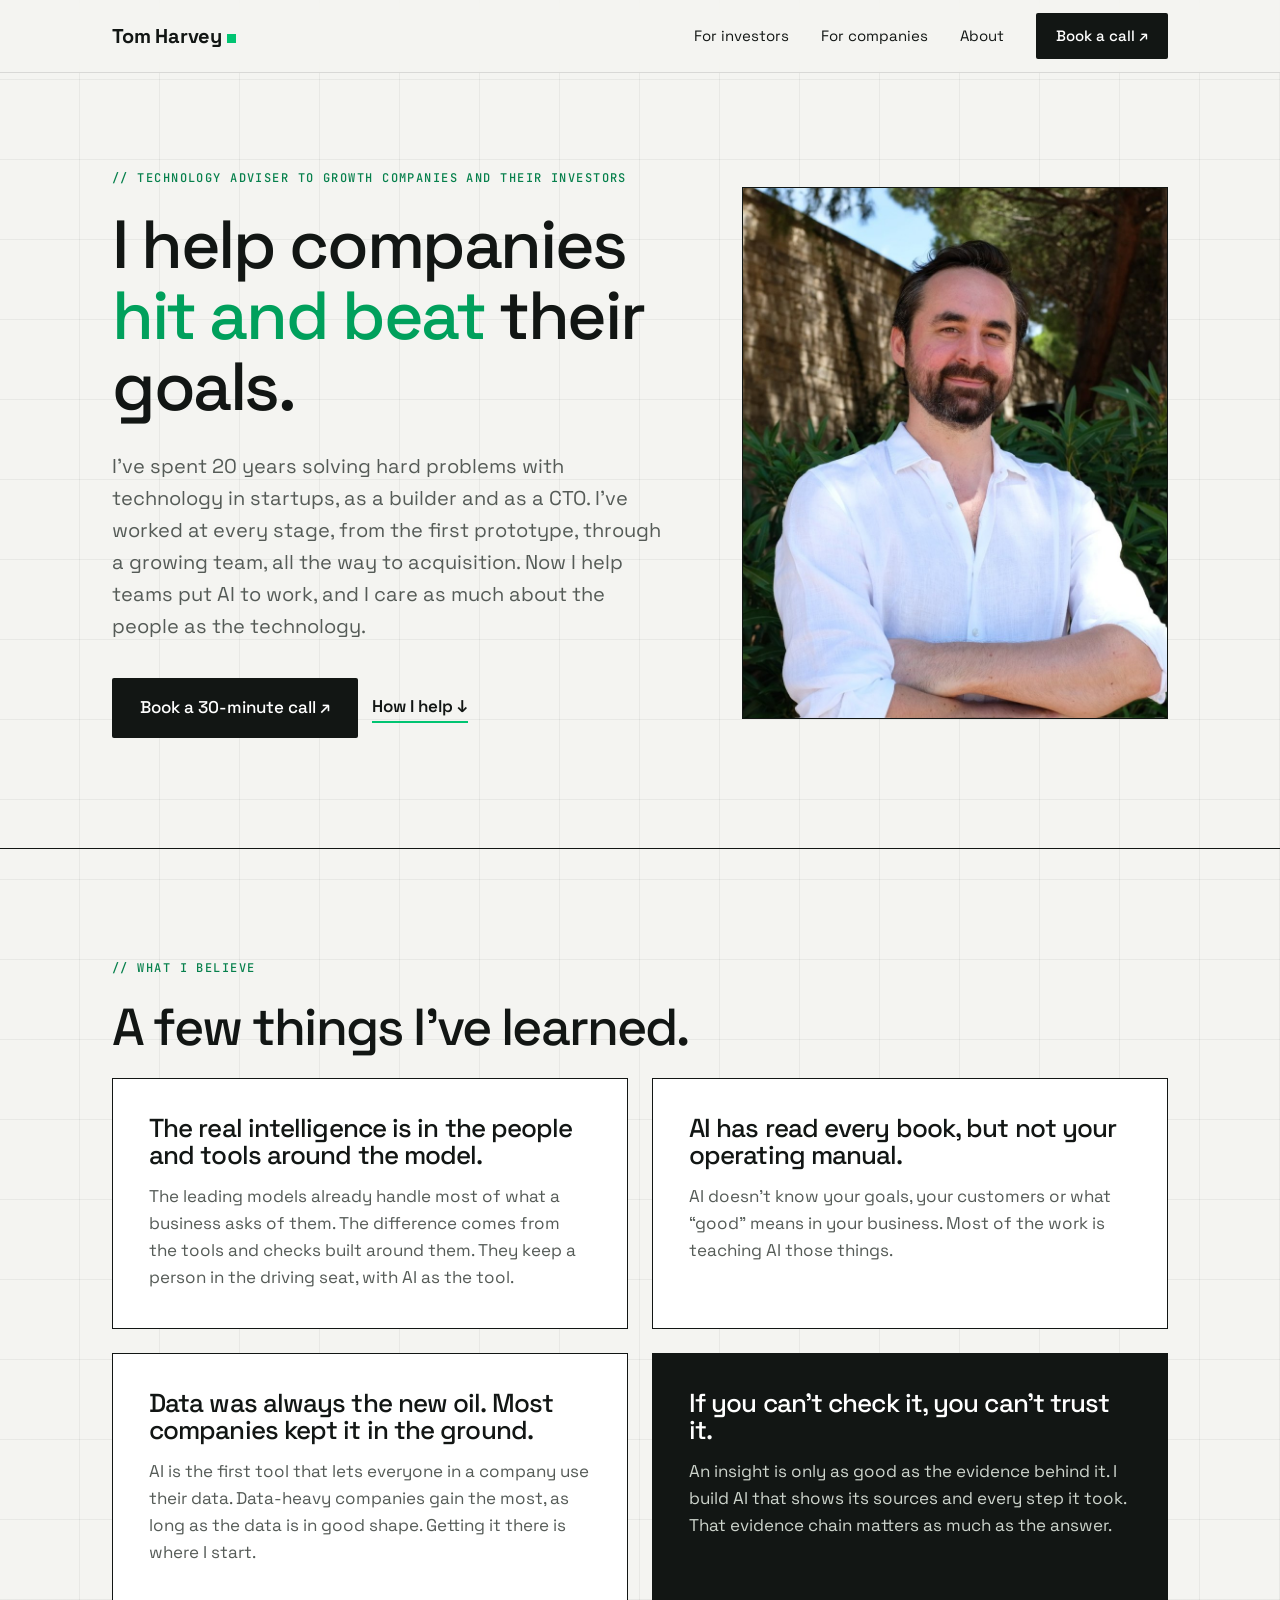
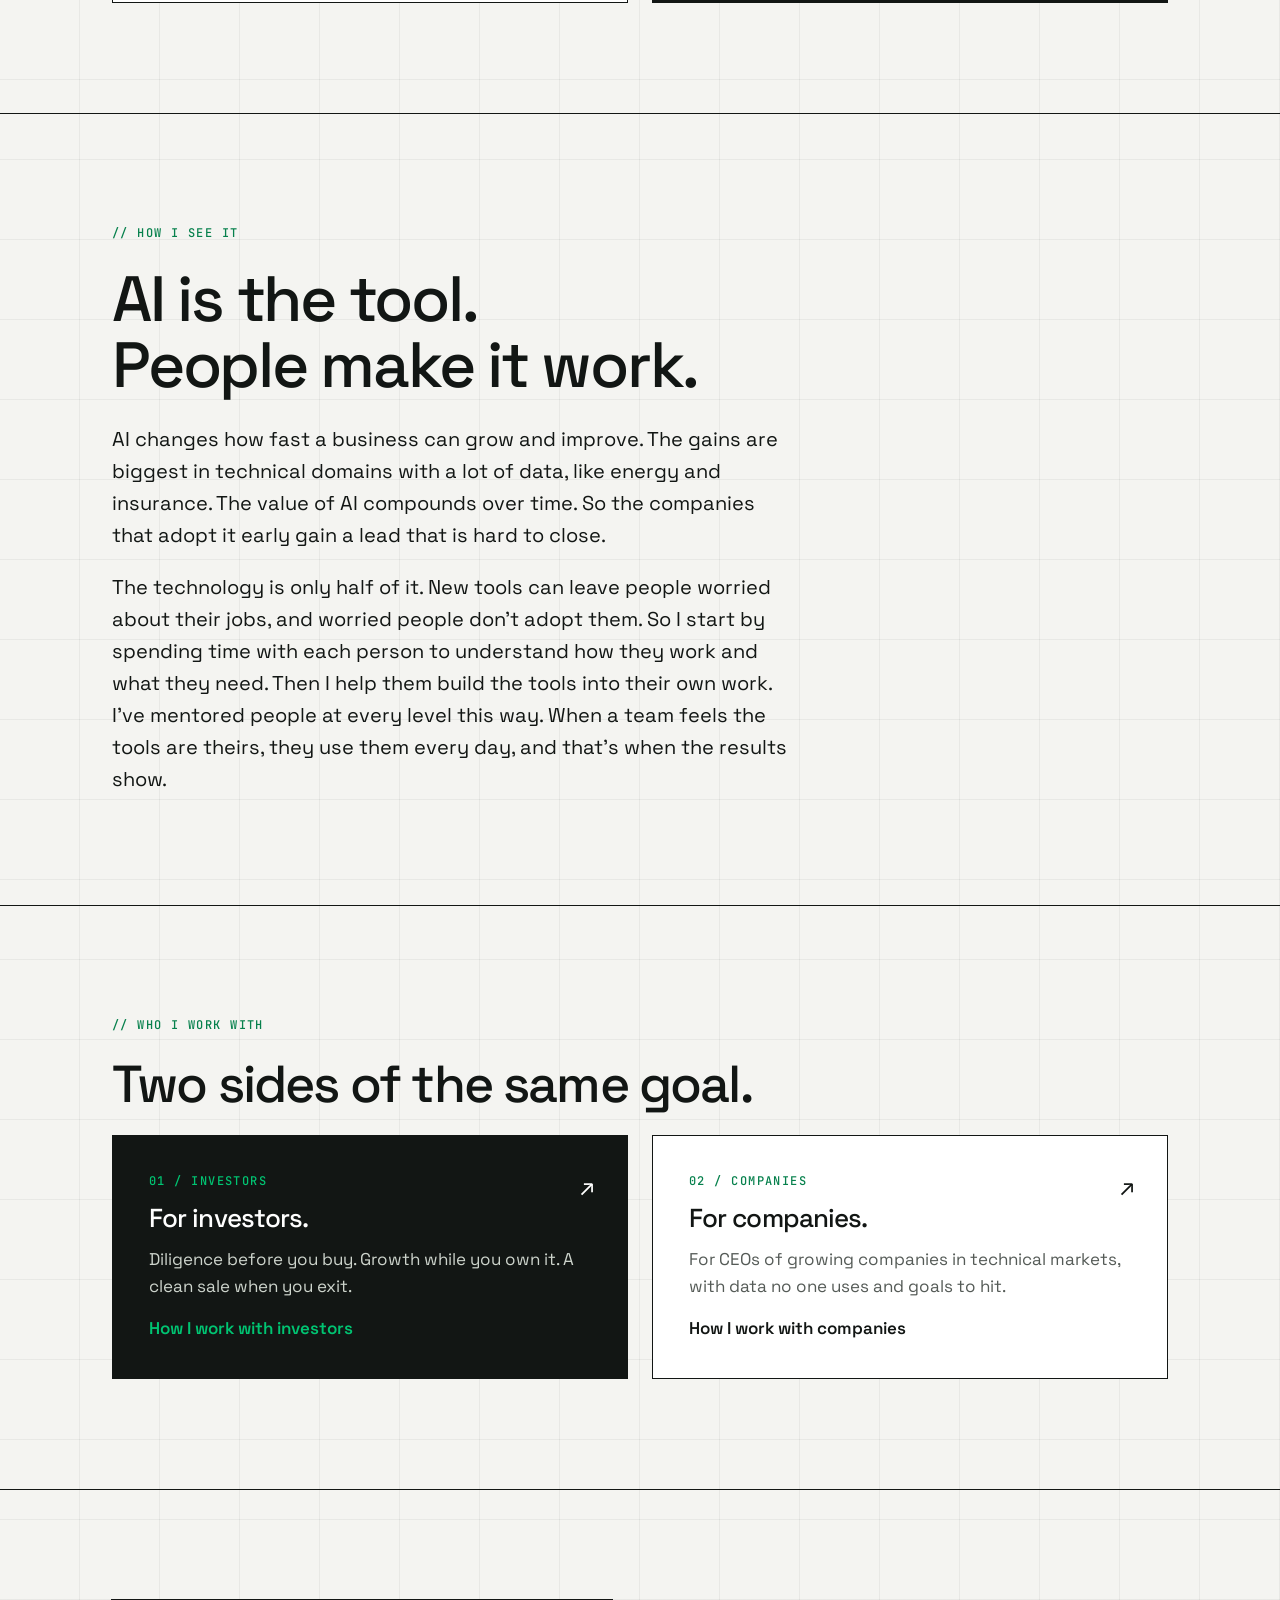
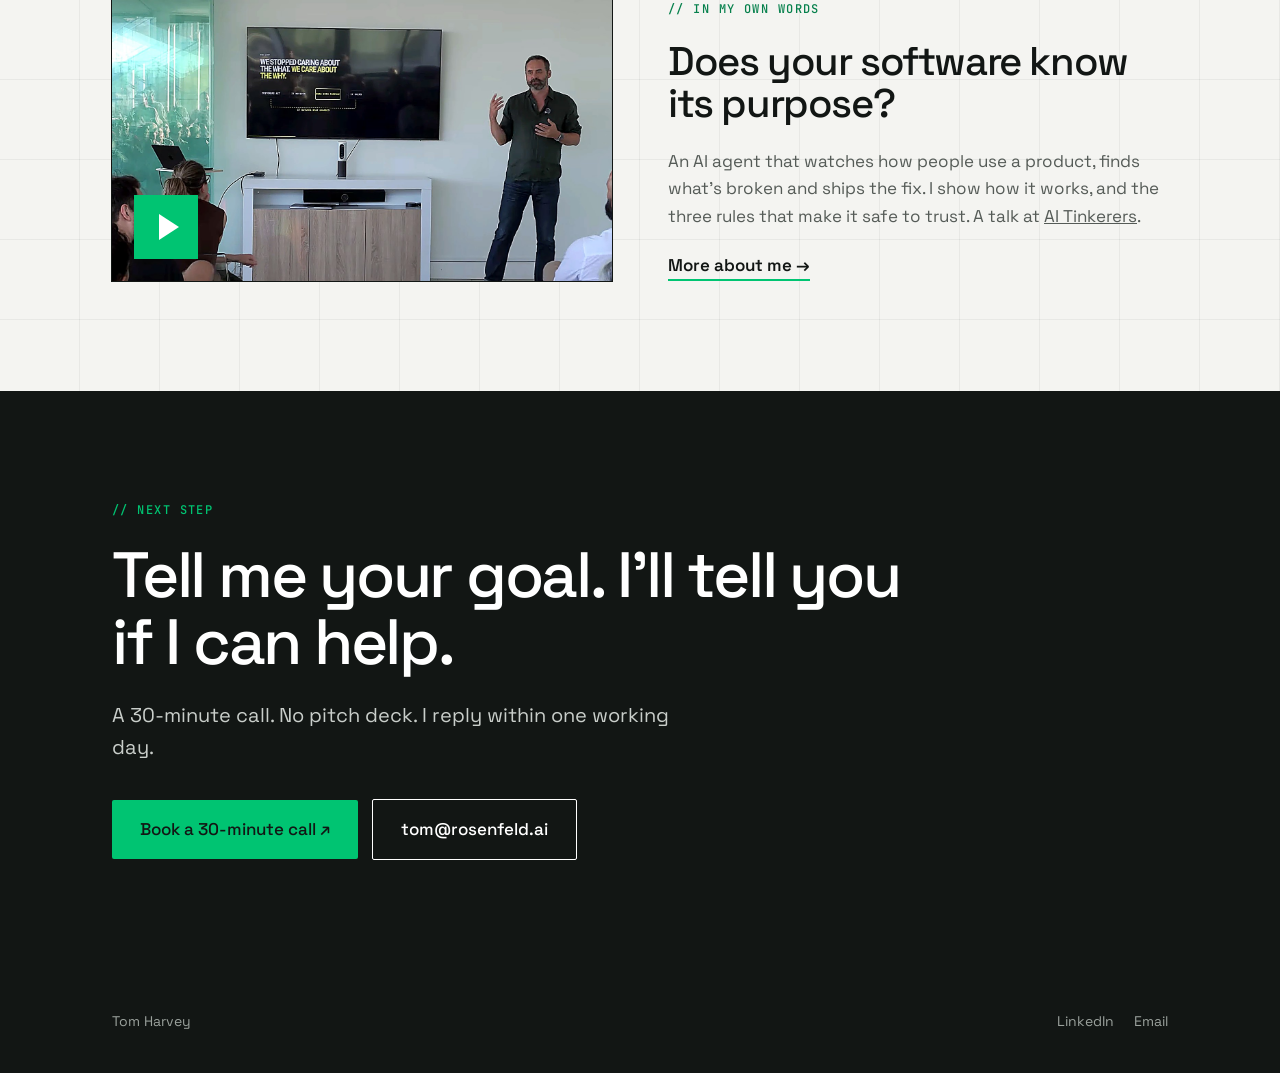
==== index.html @ 3c65e5de "fix: tell me your goal Co-Authored-By: Claude Opus 5.5 <noreply@anthropic.com> Claude-Session: https" ====
<!DOCTYPE html><html lang="en-GB"><head><meta charset="utf-8"><meta name="viewport" content="width=device-width,initial-scale=1"><meta name="color-scheme" content="light only">
<title>Tom Harvey · Technology adviser to growth companies and their investors</title><link rel="preconnect" href="https://fonts.googleapis.com"><link rel="preconnect" href="https://fonts.gstatic.com" crossorigin><link href="https://fonts.googleapis.com/css2?family=Space+Grotesk:wght@400;500;700&family=JetBrains+Mono:wght@500&display=swap" rel="stylesheet"><link rel="stylesheet" href="style.css"><script src="site.js"></script></head><body>
<nav><div class="wrap"><a class="brand" href="index.html">Tom Harvey<span></span></a>
<div class="links"><a href="investors.html">For investors</a><a href="companies.html">For companies</a><a href="about.html">About</a><a class="pill" href="https://cal.com/tharvey/30min" target="_blank" rel="noopener">Book a call ↗</a></div></div></nav>

<header class="hero"><div class="wrap hero-grid">
<div class="rv"><span class="mono label">Technology adviser to growth companies and their investors</span>
<h1>I help companies <span class="hl">hit and beat</span> their goals.</h1>
<p class="lead">I've spent 20 years solving hard problems with technology in startups, as a builder and as a CTO. I've worked at every stage, from the first prototype, through a growing team, all the way to acquisition. Now I help teams put AI to work, and I care as much about the people as the technology.</p>
<div class="ctas"><a class="pill big" href="https://cal.com/tharvey/30min" target="_blank" rel="noopener">Book a 30-minute call ↗</a><a class="textlink" style="margin:0" href="#who">How I help ↓</a></div></div>
<div class="photo rv" style="background:url(portrait.jpg) center top/cover" role="img" aria-label="Tom Harvey"></div>
</div></header>

<section class="band"><div class="wrap">
<span class="mono label">What I believe</span><h2 class="rv">A few things I've learned.</h2>
<div class="cards rv">
<div class="card"><h3>The real intelligence is in the people and tools around the model.</h3><p>The leading models already handle most of what a business asks of them. The difference comes from the tools and checks built around them. They keep a person in the driving seat, with AI as the tool.</p></div>
<div class="card"><h3>AI has read every book, but not your operating manual.</h3><p>AI doesn't know your goals, your customers or what “good” means in your business. Most of the work is teaching AI those things.</p></div>
<div class="card"><h3>Data was always the new oil. Most companies kept it in the ground.</h3><p>AI is the first tool that lets everyone in a company use their data. Data-heavy companies gain the most, as long as the data is in good shape. Getting it there is where I start.</p></div>
<div class="card ink"><h3>If you can't check it, you can't trust it.</h3><p>An insight is only as good as the evidence behind it. I build AI that shows its sources and every step it took. That evidence chain matters as much as the answer.</p></div>
</div></div></section>


<section class="band sage"><div class="wrap rv">
<span class="mono label">How I see it</span>
<h2 style="font-size:64px;max-width:900px">AI is the tool.<br>People make it work.</h2>
<p style="font-size:20px;max-width:680px;color:var(--ink)">AI changes how fast a business can grow and improve. The gains are biggest in technical domains with a lot of data, like energy and insurance. The value of AI compounds over time. So the companies that adopt it early gain a lead that is hard to close.</p>
<p style="font-size:20px;max-width:680px;color:var(--ink);margin-top:20px">The technology is only half of it. New tools can leave people worried about their jobs, and worried people don't adopt them. So I start by spending time with each person to understand how they work and what they need. Then I help them build the tools into their own work. I've mentored people at every level this way. When a team feels the tools are theirs, they use them every day, and that's when the results show.</p>
</div></section>

<section class="band" id="who"><div class="wrap">
<span class="mono label">Who I work with</span><h2 class="rv">Two sides of the same goal.</h2>
<div class="cards rv">
<a class="card ink" href="investors.html"><span class="mono">01 / Investors</span><h3>For investors.</h3><p>Diligence before you buy. Growth while you own it. A clean sale when you exit.</p><span class="out">How I work with investors</span><span class="go">↗</span></a>
<a class="card" href="companies.html"><span class="mono">02 / Companies</span><h3>For companies.</h3><p>For CEOs of growing companies in technical markets, with data no one uses and goals to hit.</p><span class="out">How I work with companies</span><span class="go">↗</span></a>
</div></div></section>

<section class="band sky"><div class="wrap split">
<button class="video rv" data-yt="ZUIJOm4KMr8" data-start="120" data-end="210" style="background-image:url(talk.jpg)" aria-label="Play the talk"><div class="play"></div></button>
<div class="rv"><span class="mono label">In my own words</span><h2 style="font-size:40px">Does your software know its purpose?</h2><p class="note" style="font-size:17px">An AI agent that watches how people use a product, finds what's broken and ships the fix. I show how it works, and the three rules that make it safe to trust. A talk at <a href="https://aitinkerers.org" target="_blank" rel="noopener">AI Tinkerers</a>.</p><a class="textlink" href="about.html">More about me →</a></div>
</div></section>


<section class="band accent contact" id="contact"><div class="wrap rv">
<span class="mono label">Next step</span>
<h2>Tell me your goal. I'll tell you if I can help.</h2>
<p style="font-size:20px;max-width:560px">A 30-minute call. No pitch deck. I reply within one working day.</p>
<div class="ctas"><a class="pill big" href="https://cal.com/tharvey/30min" target="_blank" rel="noopener">Book a 30-minute call ↗</a><a class="pill light big" href="mailto:tom@rosenfeld.ai">tom@rosenfeld.ai</a></div>
</div></section>
<footer><div class="wrap"><span>Tom Harvey</span><span><a href="https://www.linkedin.com/in/tom--harvey">LinkedIn</a><a href="mailto:tom@rosenfeld.ai">Email</a></span></div></footer>
</body></html>
---- style.css ----
:root{color-scheme:light;--ink:#121614;--paper:#f4f4f1;--accent:#00c472;--accent-text:#06804c;--hl:#00a05c;--grid:rgba(18,22,20,.055);--muted:#555b57;--line:rgba(18,22,20,.12);--rule:#121614}
*{box-sizing:border-box;margin:0;padding:0}
html{scroll-behavior:smooth}
body{background:var(--paper);color:var(--ink);font:17px/1.6 "Space Grotesk","Helvetica Neue",Arial,sans-serif;background-image:linear-gradient(var(--grid) 1px,transparent 1px),linear-gradient(90deg,var(--grid) 1px,transparent 1px);background-size:80px 80px;background-position:-1px -1px}
a{color:inherit}
.wrap{max-width:1120px;margin:0 auto;padding:0 32px}
.mono{font-family:"JetBrains Mono",ui-monospace,Menlo,Consolas,monospace;font-weight:500;font-size:12px;letter-spacing:.12em;text-transform:uppercase}
.label{display:block;margin-bottom:22px;color:var(--accent-text)}
.label:before{content:"// "}
h1,h2,h3{font-weight:500;letter-spacing:-.035em;line-height:1.04}
h1{font-size:68px}
h2{font-size:52px;margin-bottom:24px}
h3{font-size:26px}
.hl{color:var(--hl)}

p.lead{font-size:20px;color:var(--muted);max-width:560px;margin-top:28px}
/* nav */
nav{position:sticky;top:0;z-index:10;background:rgba(244,244,241,.94);backdrop-filter:blur(8px);border-bottom:1px solid var(--line)}
nav .wrap{display:flex;align-items:center;justify-content:space-between;height:72px}
.brand{font-weight:700;font-size:20px;text-decoration:none;letter-spacing:-.01em}
.brand span{display:inline-block;width:9px;height:9px;background:var(--accent);margin-left:5px}
.links{display:flex;align-items:center;gap:32px;font-size:15px}
.links a{text-decoration:none}
.links a.on{border-bottom:2px solid var(--ink);padding-bottom:2px}
.pill{background:var(--ink);color:#fff!important;padding:11px 20px;border-radius:2px;font-weight:500;text-decoration:none;display:inline-flex;gap:10px;align-items:center;transition:background .15s}
.pill:hover{background:var(--accent);color:var(--ink)!important}
.pill.light{background:transparent;color:var(--ink)!important;border:1px solid var(--ink)}
.pill.light:hover{background:var(--ink);color:#fff!important}
.pill.big{padding:16px 28px;font-size:17px}
.ctas{display:flex;gap:14px;margin-top:36px;align-items:center;flex-wrap:wrap}
.note{font-size:14px;color:var(--muted)}
/* bands */
.band{padding:110px 0;border-top:1px solid var(--rule)}
.dark{background:#fff}
.dark p{color:var(--muted)}
.sand,.sage,.sky{background:transparent}
.accent{background:var(--ink);color:#fff;border-top:0}.accent .label{color:var(--accent)!important}.accent p{color:#c9ceca}.accent .pill{background:var(--accent);color:var(--ink)!important}.accent .pill:hover{background:#fff}.accent .pill.light{background:transparent;color:#fff!important;border-color:#fff}
/* hero */
.hero{padding:96px 0 110px}
.hero-grid{display:grid;grid-template-columns:1.35fr 1fr;gap:56px;align-items:center}
.photo{aspect-ratio:4/5;border-radius:0;border:1px solid var(--ink);background:linear-gradient(160deg,var(--sage),var(--sand));display:flex;align-items:flex-end;padding:24px;position:relative;overflow:hidden}

.photo .mono{position:relative;z-index:1;color:var(--ink)}
/* stats */
.stats{display:grid;grid-template-columns:repeat(4,1fr);gap:32px}
.stat{border-top:3px solid var(--accent);padding-top:24px}
.num{font-size:80px;font-weight:500;letter-spacing:-.05em;color:var(--ink);line-height:1}
.stat p{margin-top:14px;font-size:15px}
/* cards */
.cards{display:grid;grid-template-columns:repeat(2,1fr);gap:24px}
.cards.three{grid-template-columns:repeat(3,1fr)}
.card{background:#fff;border-radius:0;border:1px solid var(--ink);padding:36px;text-decoration:none;display:flex;flex-direction:column;gap:14px;transition:transform .25s, box-shadow .25s;position:relative}
.card:hover{transform:translate(-4px,-4px);box-shadow:4px 4px 0 var(--accent)}
.card.ink{background:var(--ink);color:#fff}
.card.ink p{color:#cdd4cc}
.card p{color:var(--muted)}
.card .go{position:absolute;right:32px;top:32px;font-size:24px;transition:transform .25s}
.card:hover .go{transform:translate(4px,-4px)}
.card .mono{color:var(--accent-text)} .card.ink .mono{color:var(--accent)}
.card .out{margin-top:auto;font-weight:600;color:var(--ink)} .card.ink .out{color:var(--accent)}
/* rows */
.rows{border-top:1px solid var(--ink);background:#fff}
.row{display:grid;grid-template-columns:90px 1fr 1.3fr 10px;gap:24px;align-items:center;padding:26px 20px;border-bottom:1px solid var(--line)}
.row h3{font-size:24px}
.row p{color:var(--muted);font-size:16px}
.row .go{font-size:22px;text-align:right}
/* quote */
.quotes{display:grid;grid-template-columns:repeat(3,1fr);gap:24px}
.quote{background:#fff;border:1px solid var(--ink);padding:32px}
.quote p{font-size:19px;line-height:1.45}
.who{display:flex;align-items:center;gap:12px;margin-top:22px;font-size:14px;color:var(--muted)}
.who i{width:40px;height:40px;border-radius:50%;background:var(--sand);display:block}
/* split */
.split{display:grid;grid-template-columns:1fr 1fr;gap:56px;align-items:center}
.video{aspect-ratio:16/9;border-radius:0;outline:1px solid var(--ink);background:var(--ink) center/cover no-repeat;border:0;cursor:pointer;overflow:hidden;width:100%;padding:0;display:flex;align-items:center;justify-content:center;flex-direction:column;gap:14px;color:#cdd4cc;font-size:14px}
.play{width:64px;height:64px;border-radius:0;background:var(--accent);position:relative;transition:transform .2s}
.video:hover .play{transform:scale(1.08)}
.play:after{content:"";position:absolute;left:25px;top:19px;border-left:20px solid #fff;border-top:13px solid transparent;border-bottom:13px solid transparent}
.shot{aspect-ratio:16/10;border-radius:0;background:#fff;box-shadow:0 18px 40px rgba(29,43,36,.10);display:flex;align-items:center;justify-content:center;color:var(--muted);font-size:14px;padding:24px;text-align:center}
.textlink{font-weight:600;text-decoration:none;border-bottom:2px solid var(--accent);display:inline-block;margin-top:22px}
/* steps */
.steps{display:grid;grid-template-columns:repeat(3,1fr);gap:24px;counter-reset:s}
.step{border-top:3px solid var(--accent);padding-top:22px}
.step .n{font-size:44px;font-weight:500;color:var(--hl);letter-spacing:-.03em}
.step h3{font-size:21px;margin:8px 0}
.step p{color:var(--muted);font-size:16px}
/* contact */
.contact{text-align:left}
.contact h2{font-size:64px;max-width:800px}
footer{padding:40px 0;font-size:14px;color:#9aa19c;background:var(--ink)}
footer .wrap{display:flex;justify-content:space-between}
footer a{text-decoration:none;margin-left:20px}
/* motion */
.js .rv{opacity:0;transform:translateY(24px);transition:opacity .7s ease,transform .7s ease}
.js .rv.in{opacity:1;transform:none}
@media (max-width:860px){h1{font-size:46px}h2{font-size:36px}.hero-grid,.split,.cards,.cards.three,.quotes,.steps{grid-template-columns:1fr}.stats{grid-template-columns:1fr !important}.links a:not(.pill){display:none}.row{grid-template-columns:40px 1fr 30px}.row p{display:none}.contact h2{font-size:40px}}

.video iframe{width:100%;height:100%;border:0;display:block}
.video:before{content:"";position:absolute}
.video[data-yt]{justify-content:flex-end;align-items:flex-start;padding:22px}
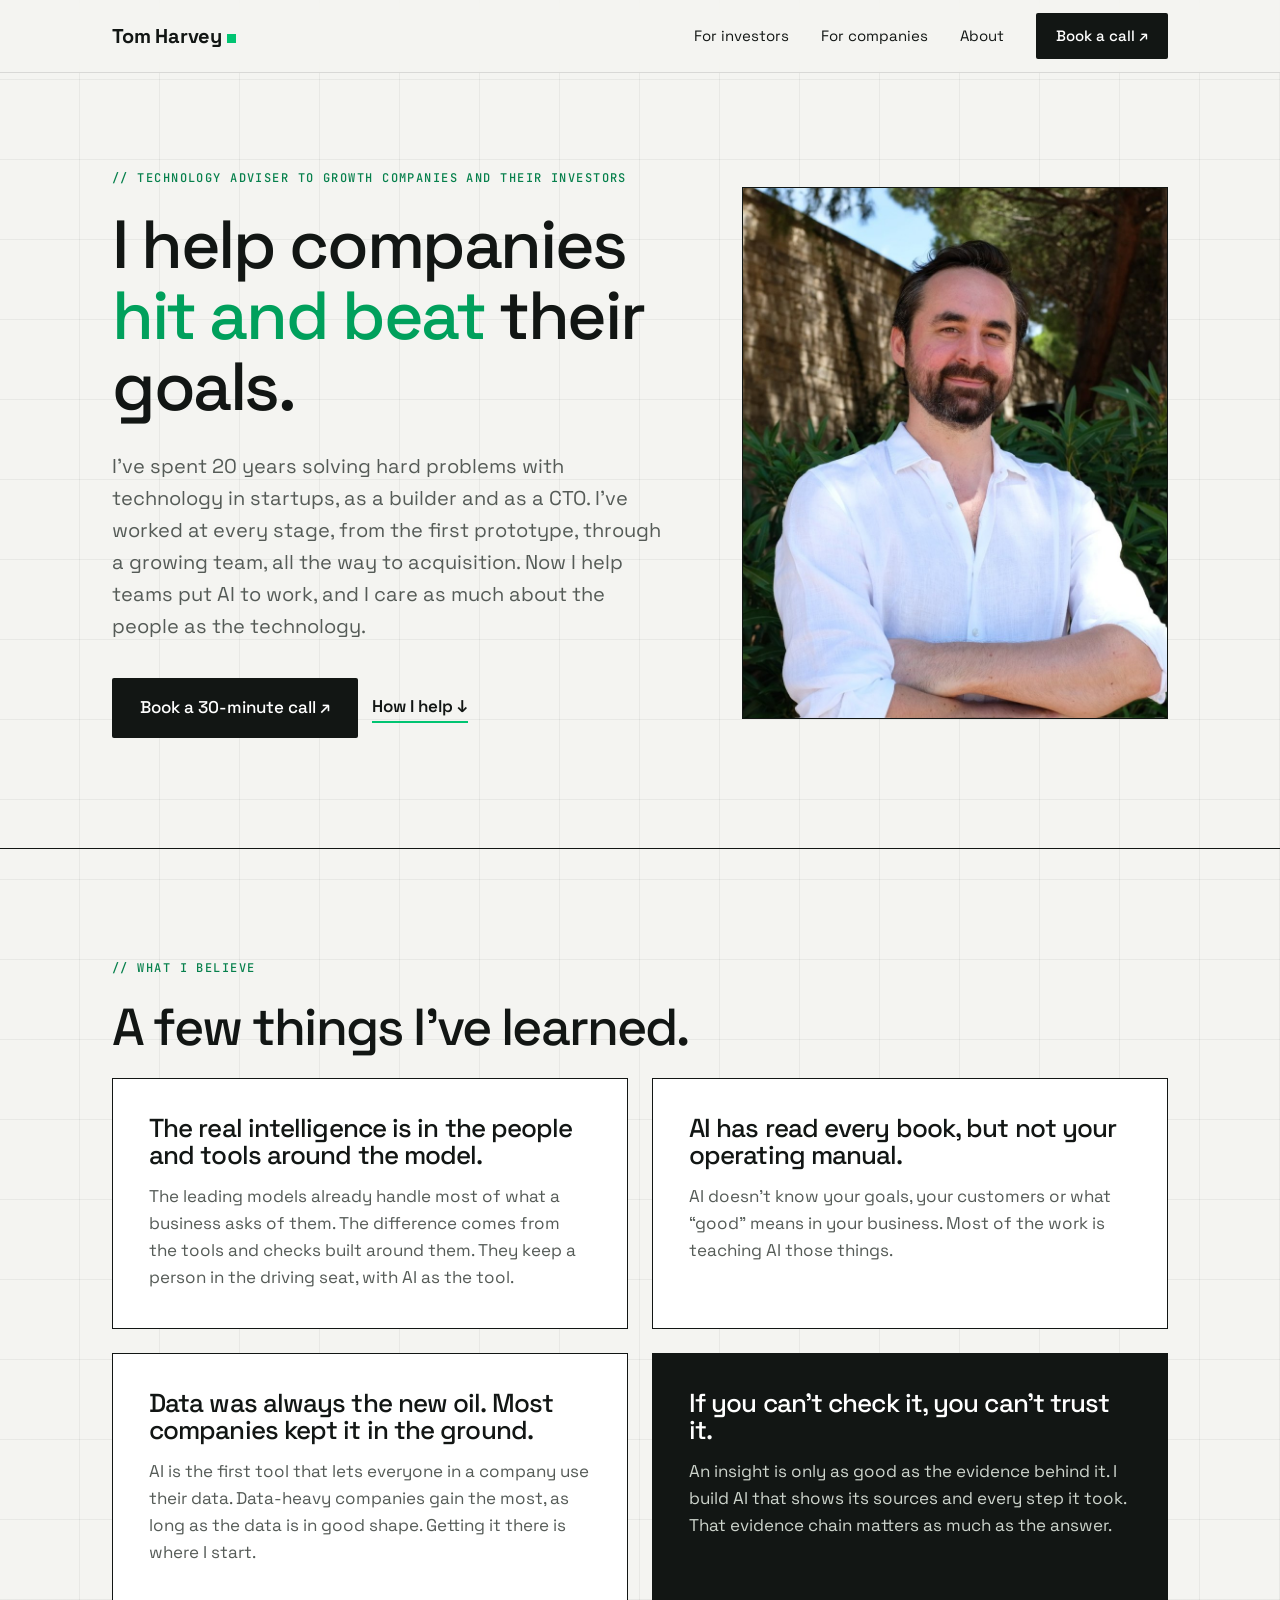
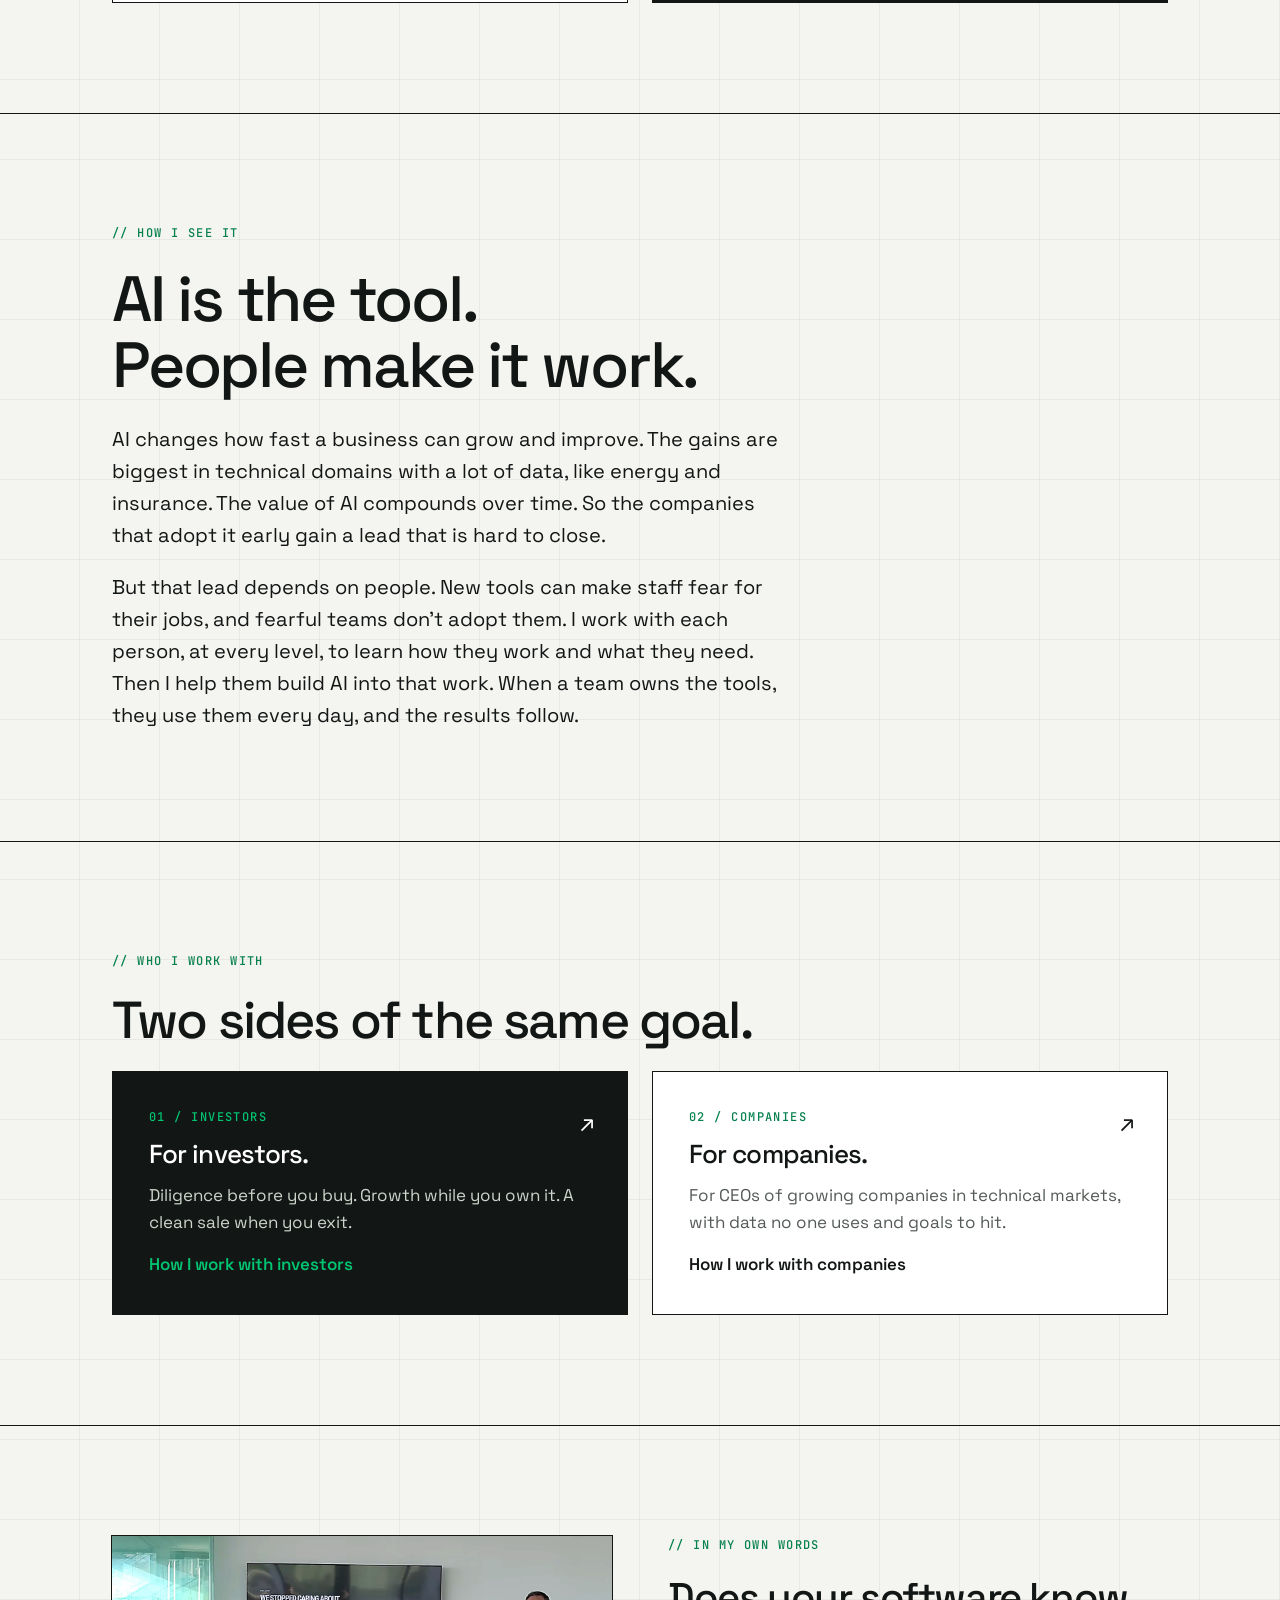
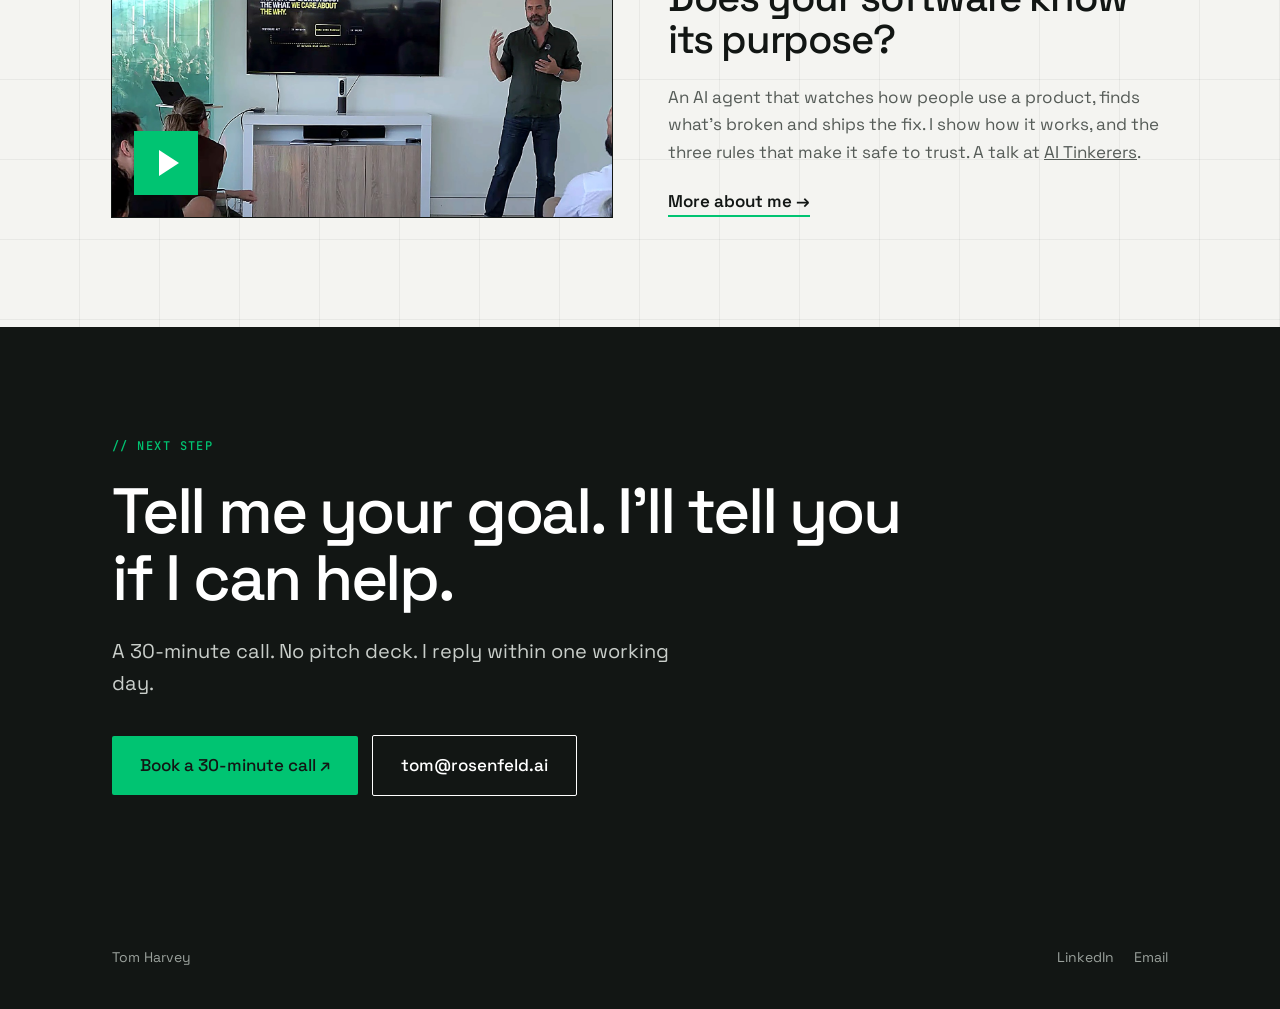
==== commit f146cb9a: "fix: tighter people paragraph that follows on from the AI one Co-Authored-By: Claude Opus 5.5 <norep" ====
--- a/index.html
+++ b/index.html
@@ -25,7 +25,7 @@
 <span class="mono label">How I see it</span>
 <h2 style="font-size:64px;max-width:900px">AI is the tool.<br>People make it work.</h2>
 <p style="font-size:20px;max-width:680px;color:var(--ink)">AI changes how fast a business can grow and improve. The gains are biggest in technical domains with a lot of data, like energy and insurance. The value of AI compounds over time. So the companies that adopt it early gain a lead that is hard to close.</p>
-<p style="font-size:20px;max-width:680px;color:var(--ink);margin-top:20px">The technology is only half of it. New tools can leave people worried about their jobs, and worried people don't adopt them. So I start by spending time with each person to understand how they work and what they need. Then I help them build the tools into their own work. I've mentored people at every level this way. When a team feels the tools are theirs, they use them every day, and that's when the results show.</p>
+<p style="font-size:20px;max-width:680px;color:var(--ink);margin-top:20px">But that lead depends on people. New tools can make staff fear for their jobs, and fearful teams don't adopt them. I work with each person, at every level, to learn how they work and what they need. Then I help them build AI into that work. When a team owns the tools, they use them every day, and the results follow.</p>
 </div></section>
 
 <section class="band" id="who"><div class="wrap">
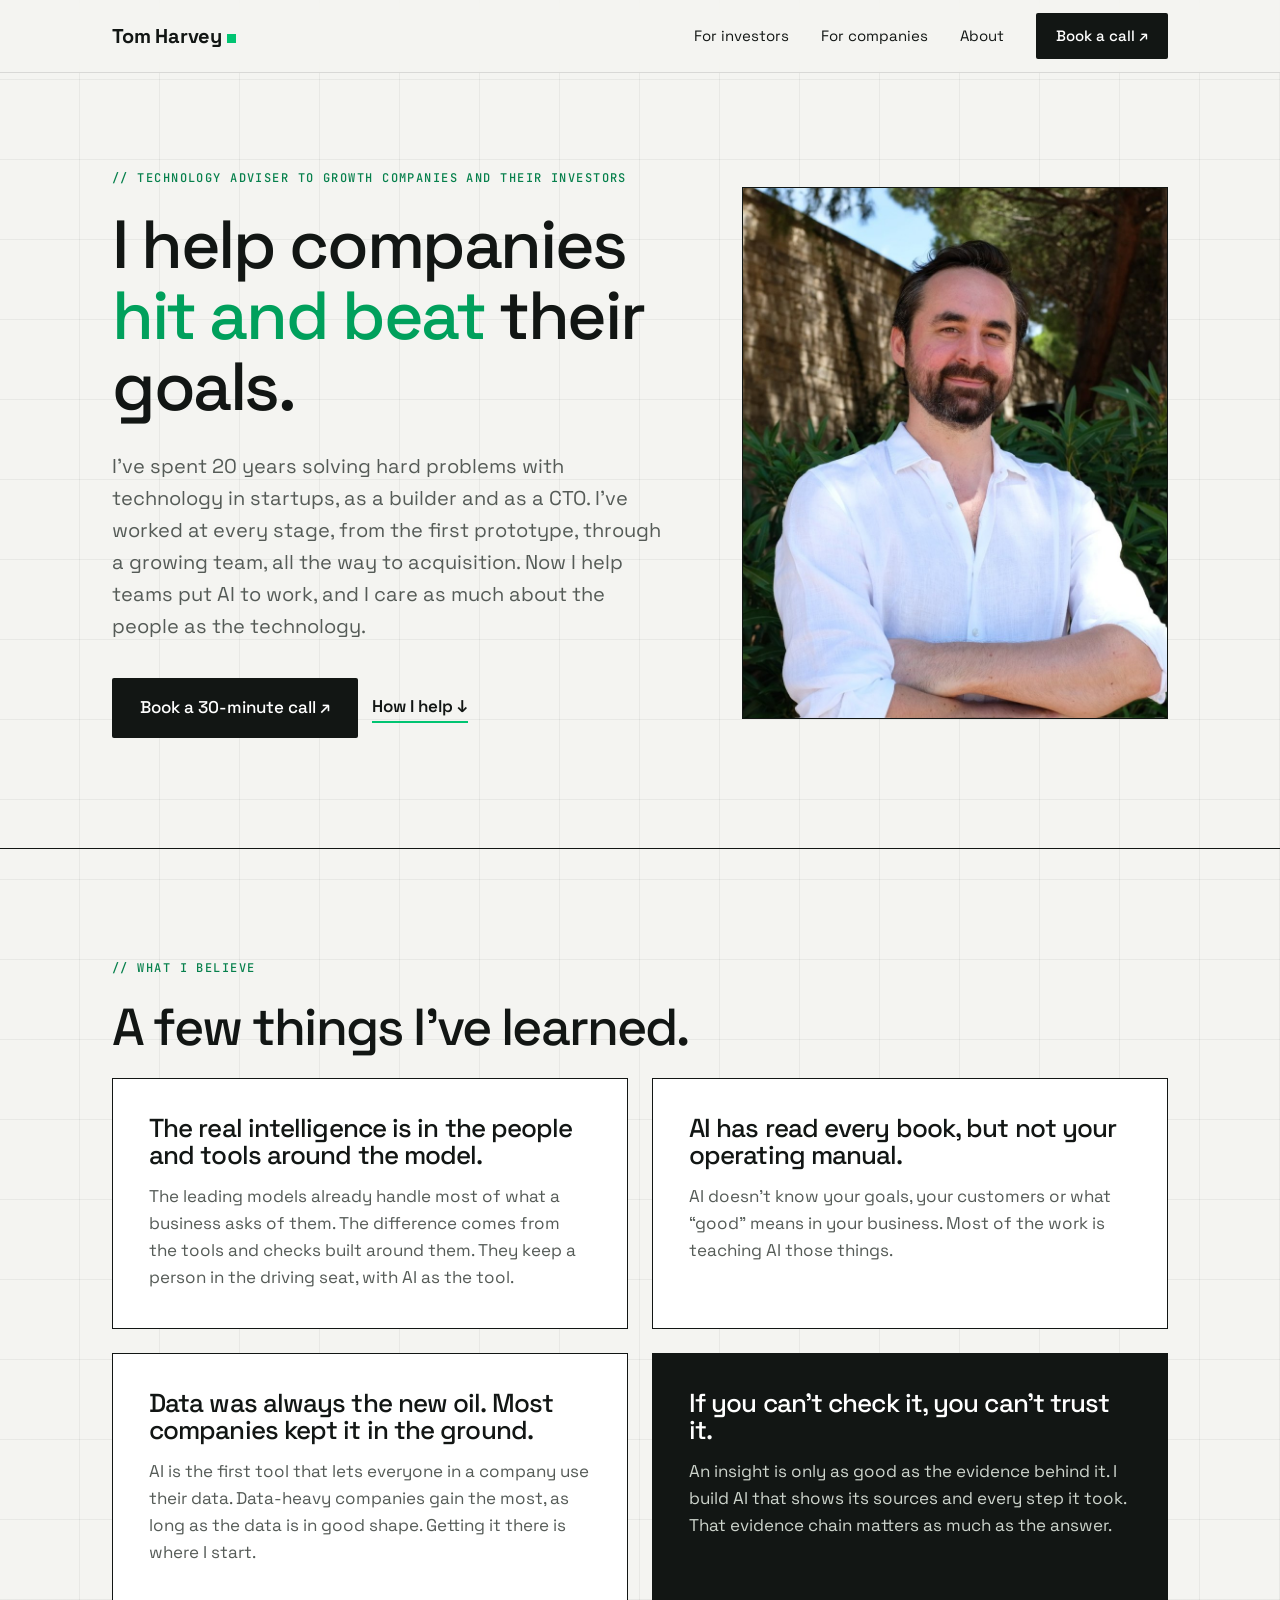
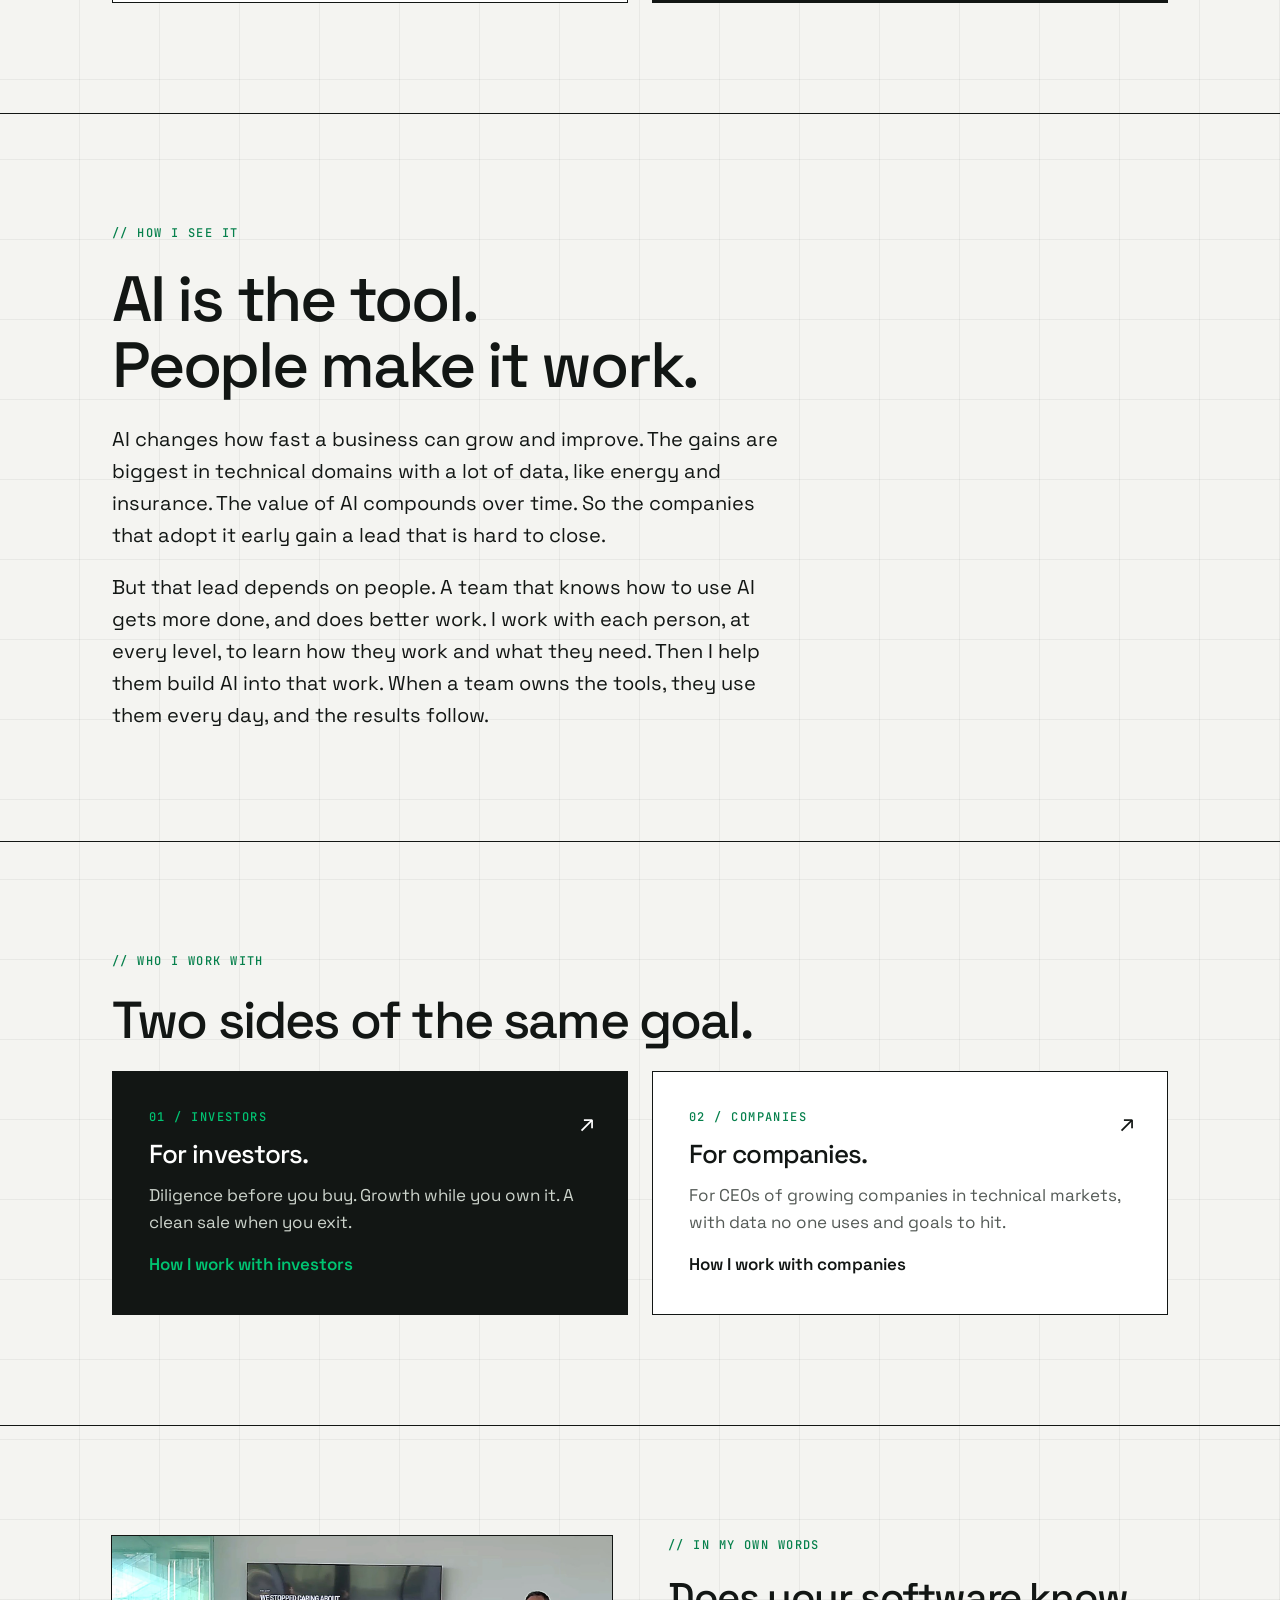
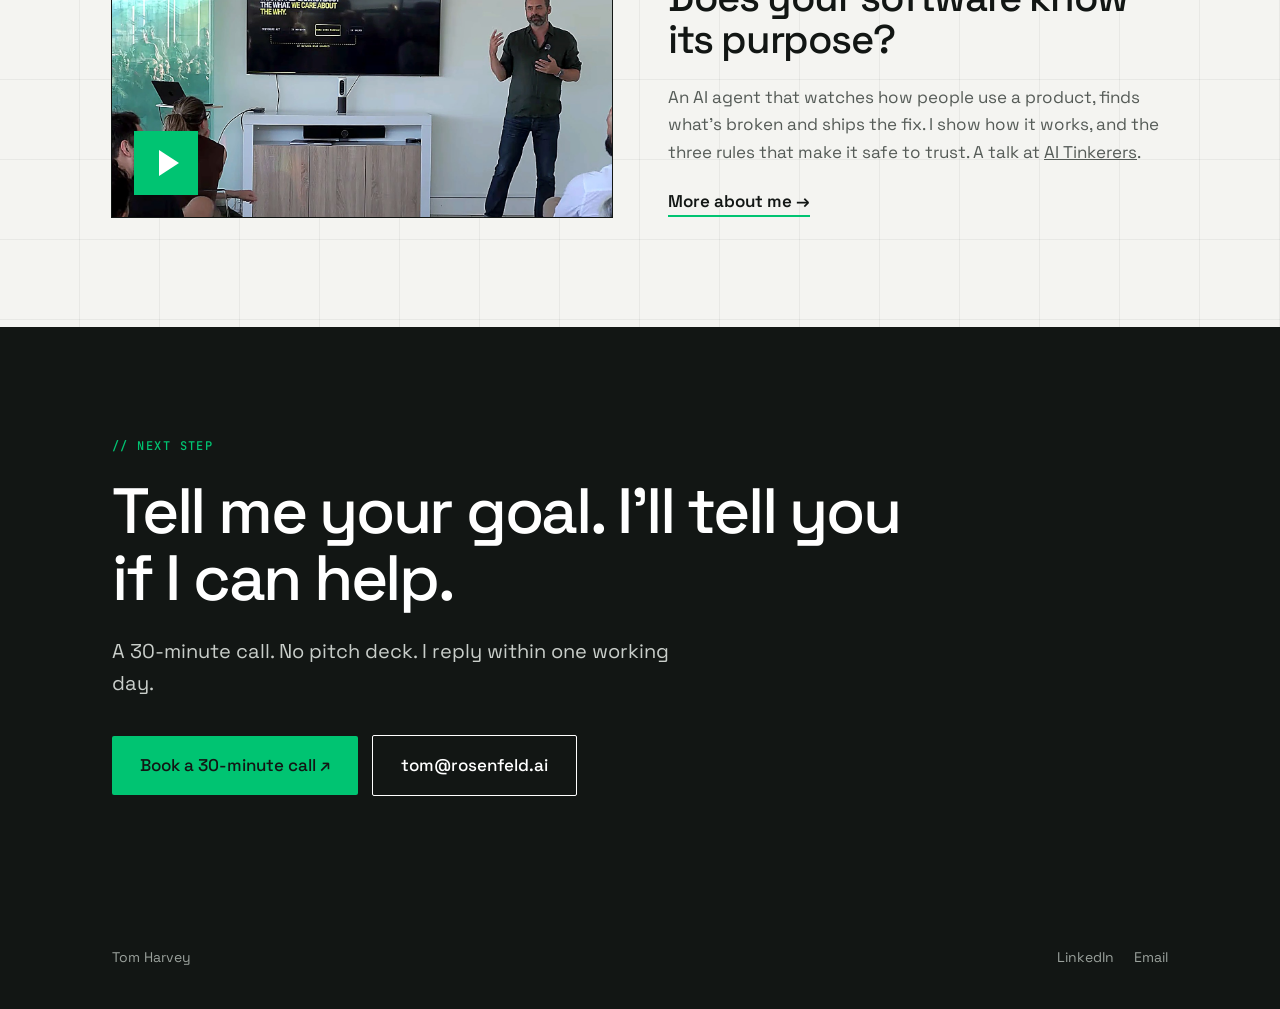
==== commit f45be27c: "fix: people paragraph leads with the upside Co-Authored-By: Claude Opus 5.5 <noreply@anthropic.com> " ====
--- a/index.html
+++ b/index.html
@@ -25,7 +25,7 @@
 <span class="mono label">How I see it</span>
 <h2 style="font-size:64px;max-width:900px">AI is the tool.<br>People make it work.</h2>
 <p style="font-size:20px;max-width:680px;color:var(--ink)">AI changes how fast a business can grow and improve. The gains are biggest in technical domains with a lot of data, like energy and insurance. The value of AI compounds over time. So the companies that adopt it early gain a lead that is hard to close.</p>
-<p style="font-size:20px;max-width:680px;color:var(--ink);margin-top:20px">But that lead depends on people. New tools can make staff fear for their jobs, and fearful teams don't adopt them. I work with each person, at every level, to learn how they work and what they need. Then I help them build AI into that work. When a team owns the tools, they use them every day, and the results follow.</p>
+<p style="font-size:20px;max-width:680px;color:var(--ink);margin-top:20px">But that lead depends on people. A team that knows how to use AI gets more done, and does better work. I work with each person, at every level, to learn how they work and what they need. Then I help them build AI into that work. When a team owns the tools, they use them every day, and the results follow.</p>
 </div></section>
 
 <section class="band" id="who"><div class="wrap">
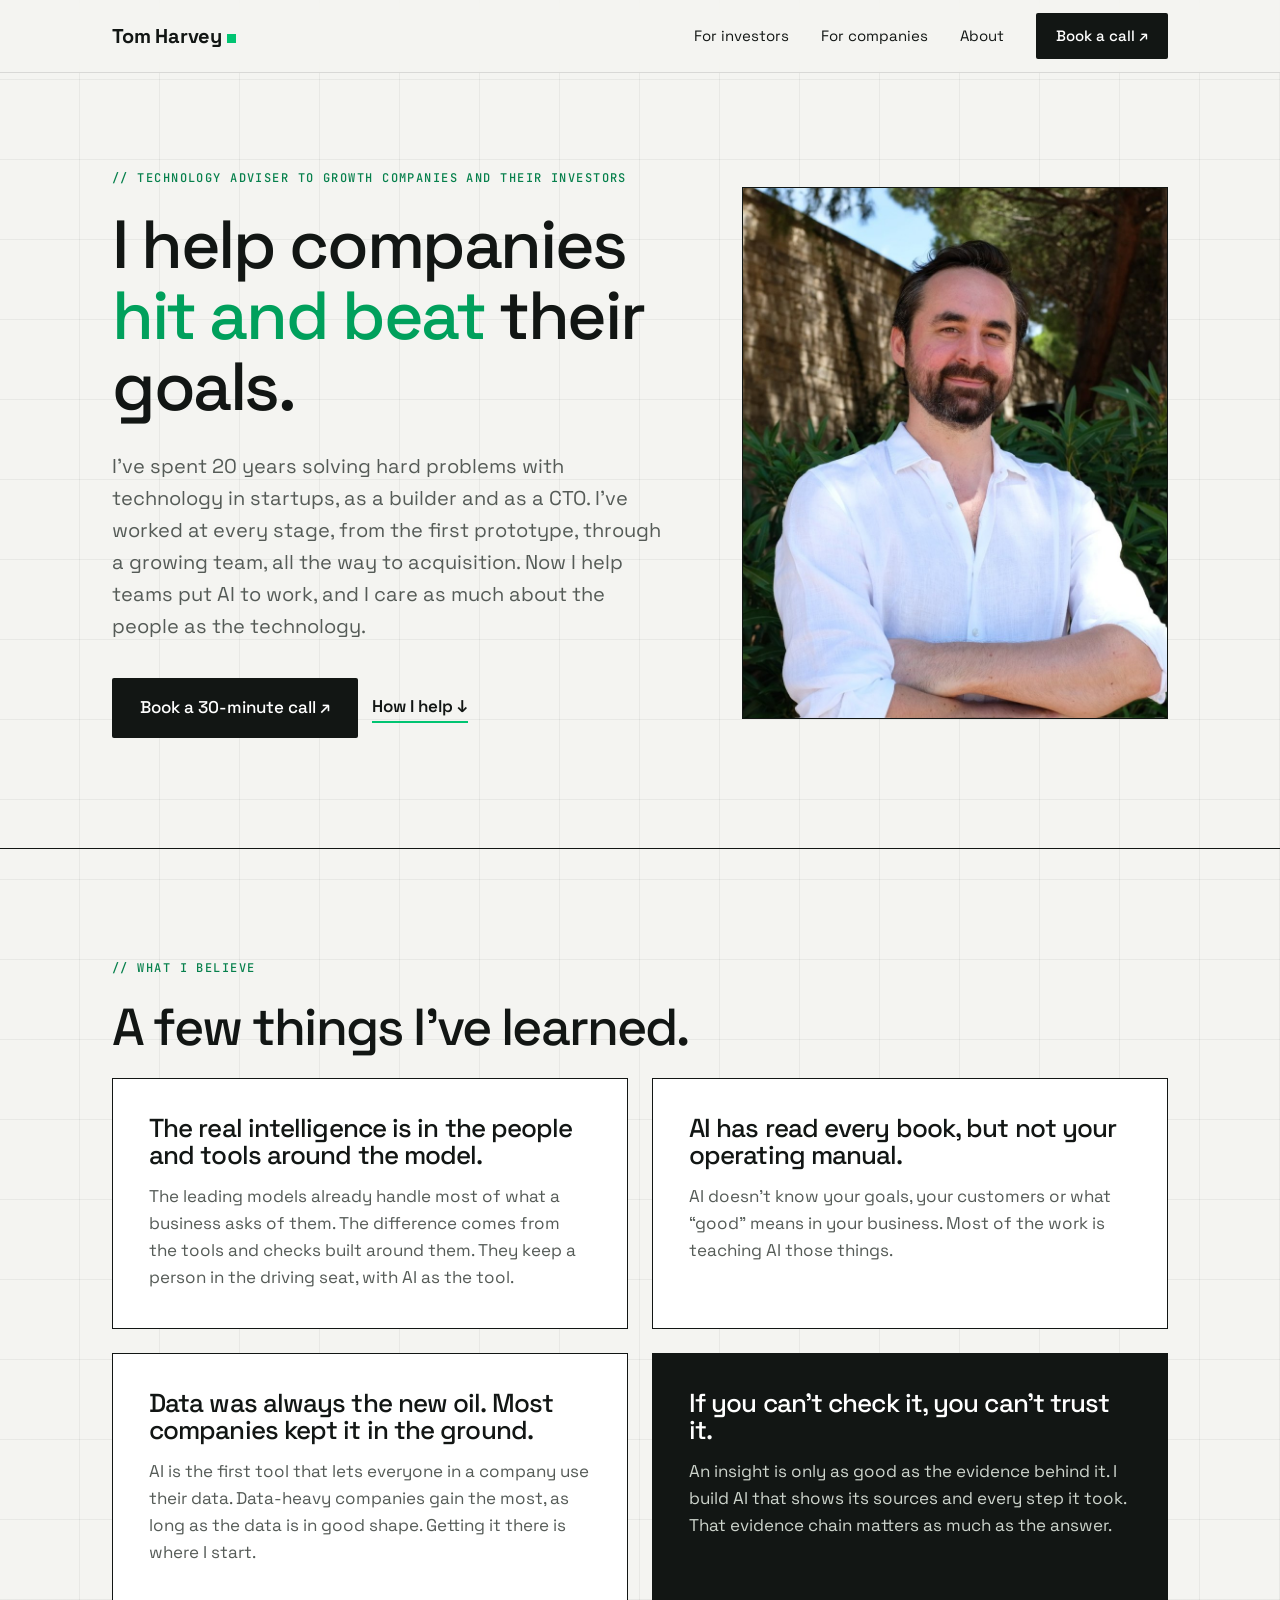
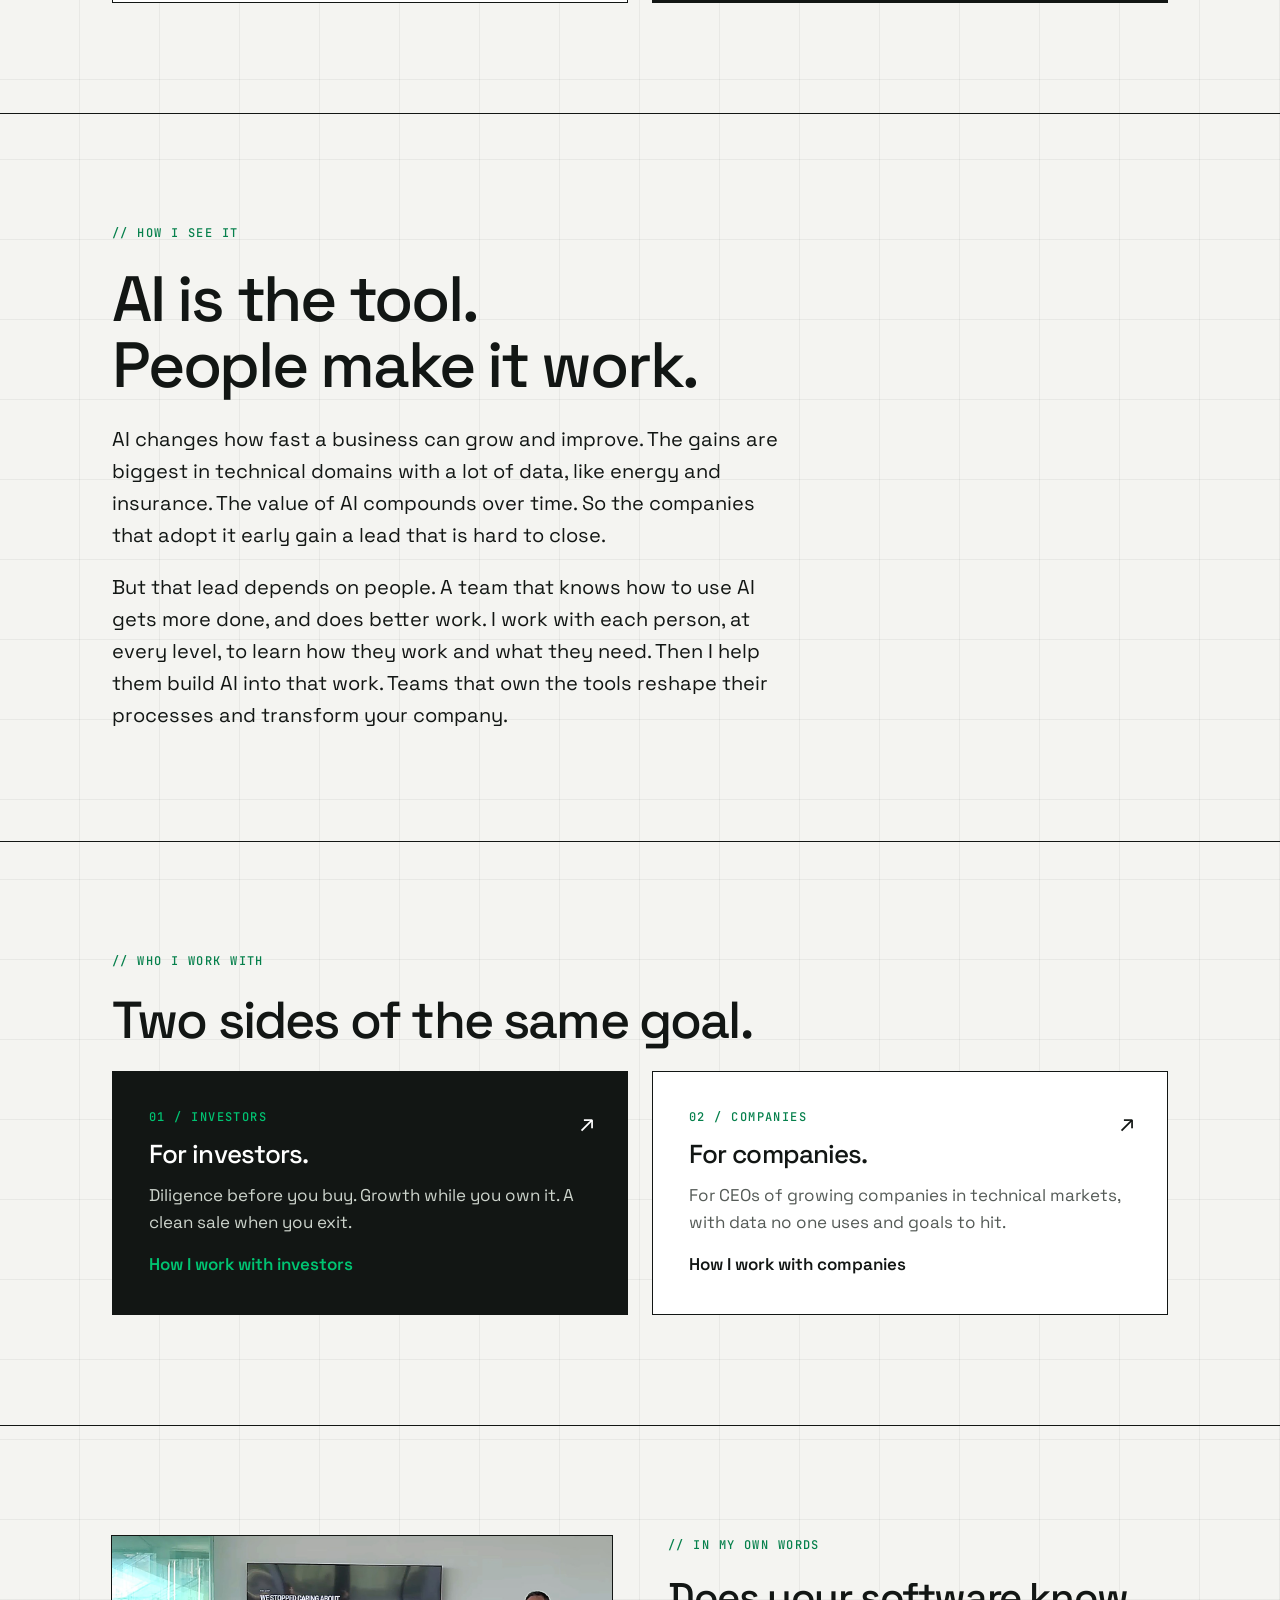
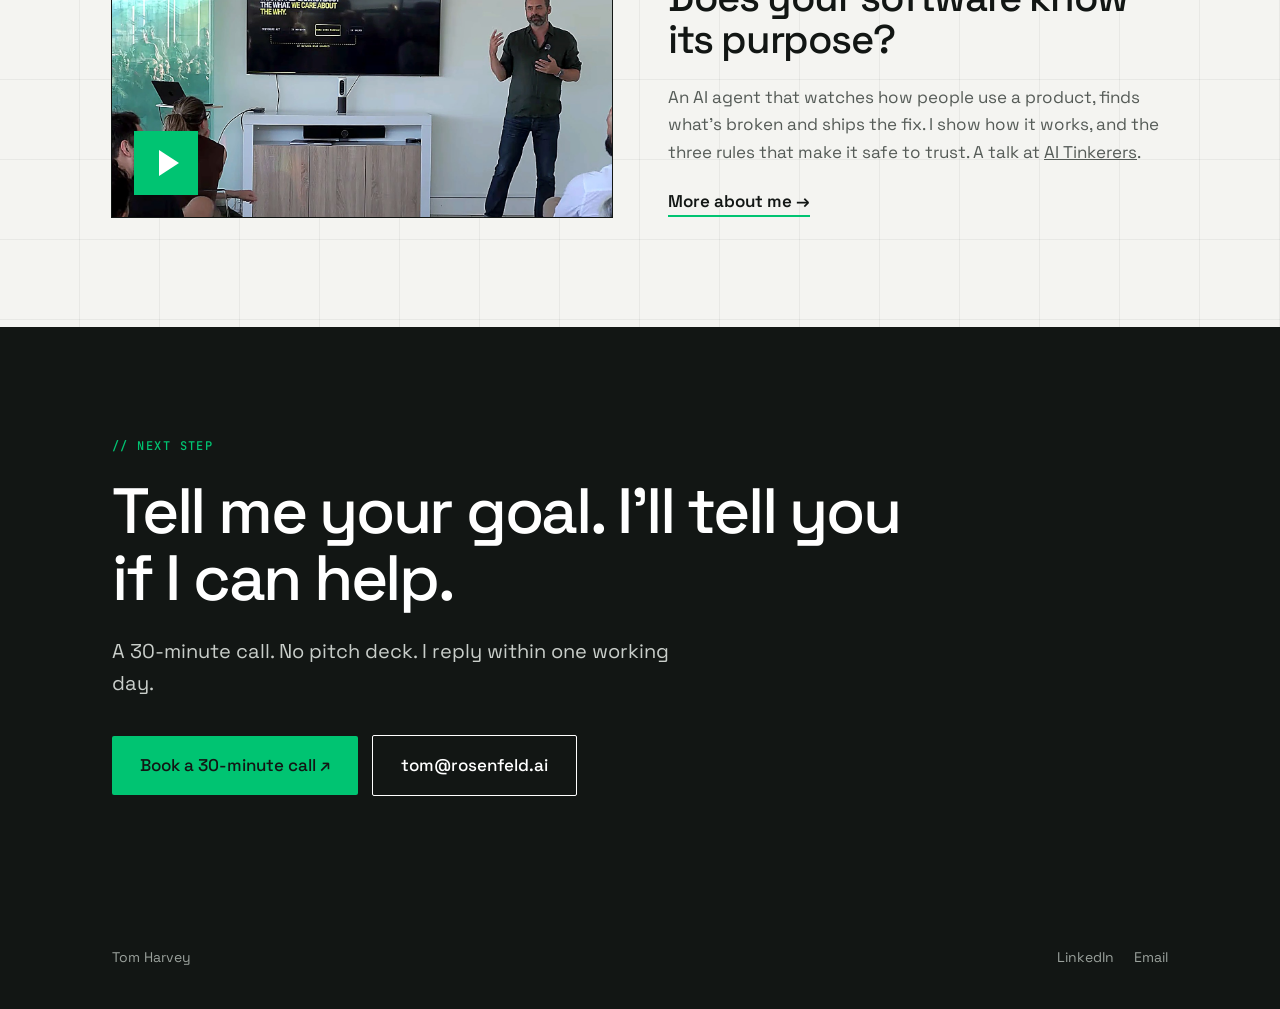
==== commit bd87acfa: "fix: closing line of the people paragraph Co-Authored-By: Claude Opus 5.5 <noreply@anthropic.com> Cl" ====
--- a/index.html
+++ b/index.html
@@ -25,7 +25,7 @@
 <span class="mono label">How I see it</span>
 <h2 style="font-size:64px;max-width:900px">AI is the tool.<br>People make it work.</h2>
 <p style="font-size:20px;max-width:680px;color:var(--ink)">AI changes how fast a business can grow and improve. The gains are biggest in technical domains with a lot of data, like energy and insurance. The value of AI compounds over time. So the companies that adopt it early gain a lead that is hard to close.</p>
-<p style="font-size:20px;max-width:680px;color:var(--ink);margin-top:20px">But that lead depends on people. A team that knows how to use AI gets more done, and does better work. I work with each person, at every level, to learn how they work and what they need. Then I help them build AI into that work. When a team owns the tools, they use them every day, and the results follow.</p>
+<p style="font-size:20px;max-width:680px;color:var(--ink);margin-top:20px">But that lead depends on people. A team that knows how to use AI gets more done, and does better work. I work with each person, at every level, to learn how they work and what they need. Then I help them build AI into that work. Teams that own the tools reshape their processes and transform your company.</p>
 </div></section>
 
 <section class="band" id="who"><div class="wrap">
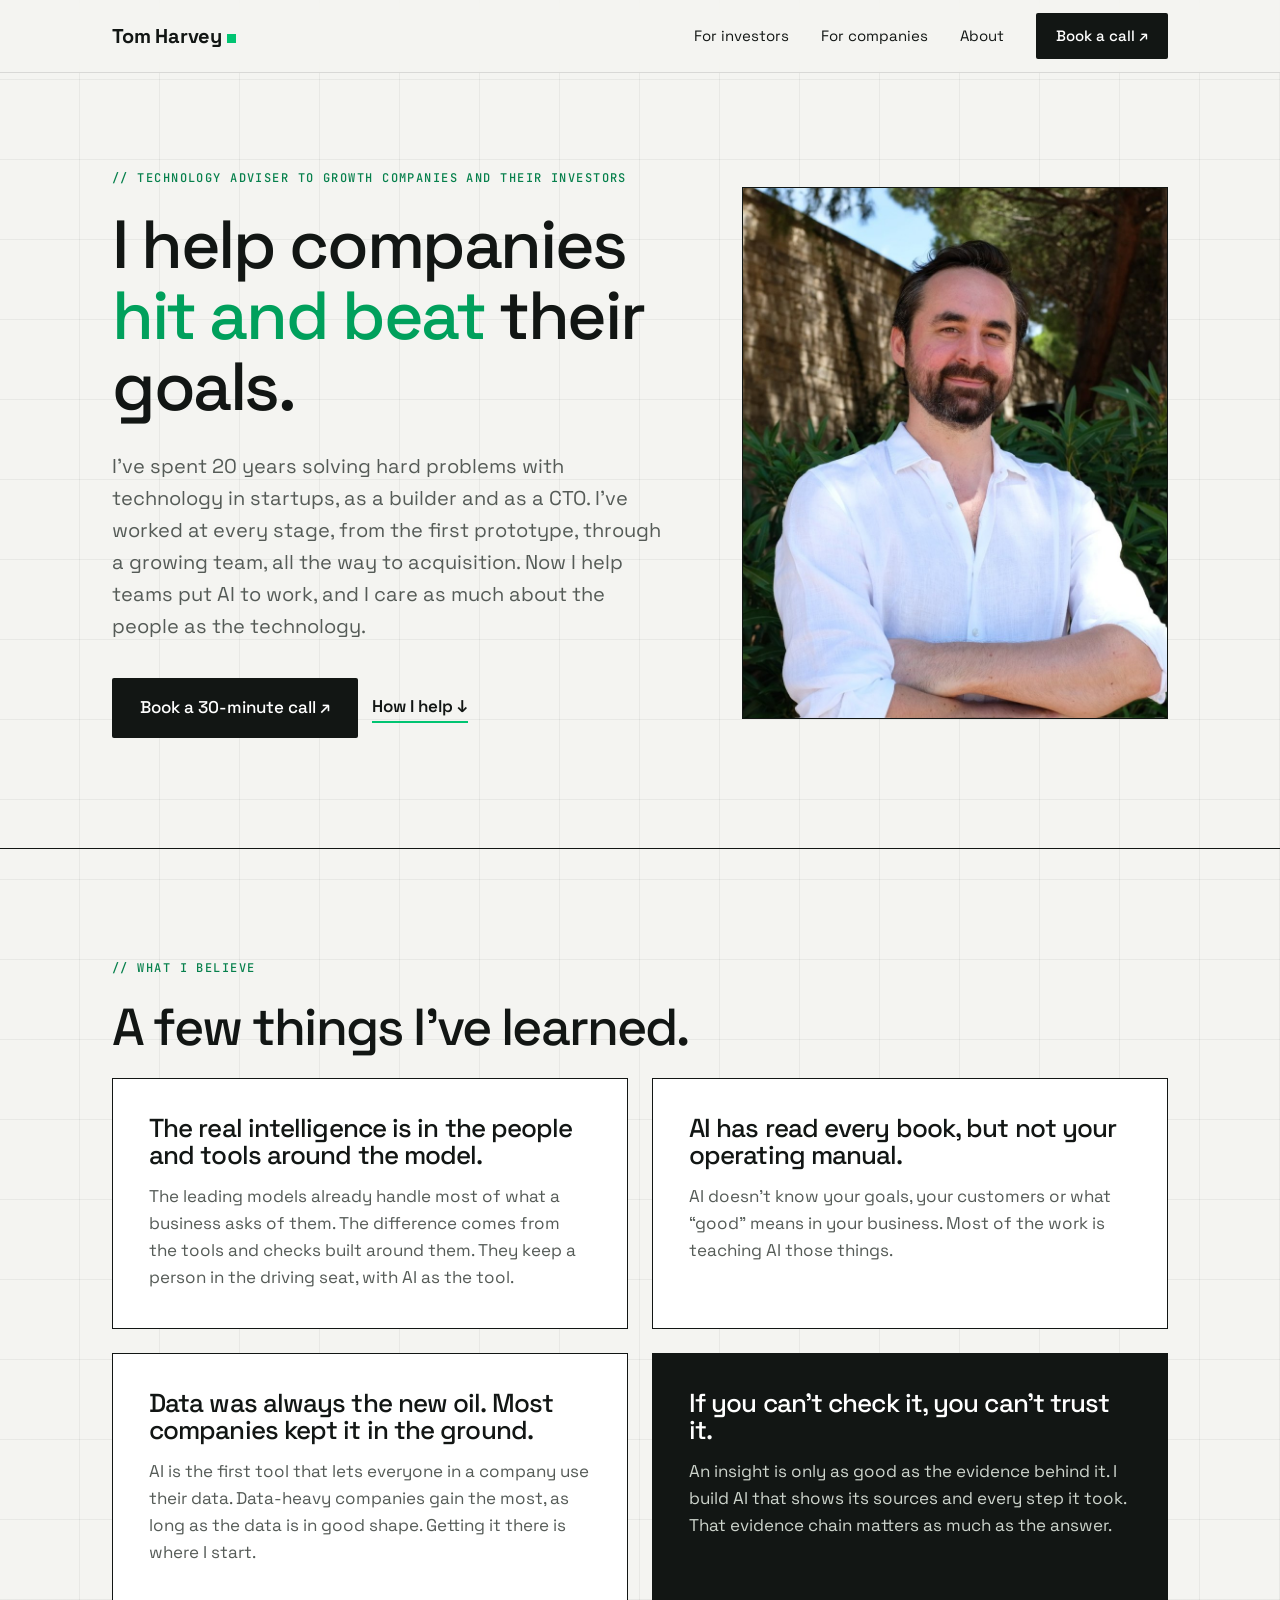
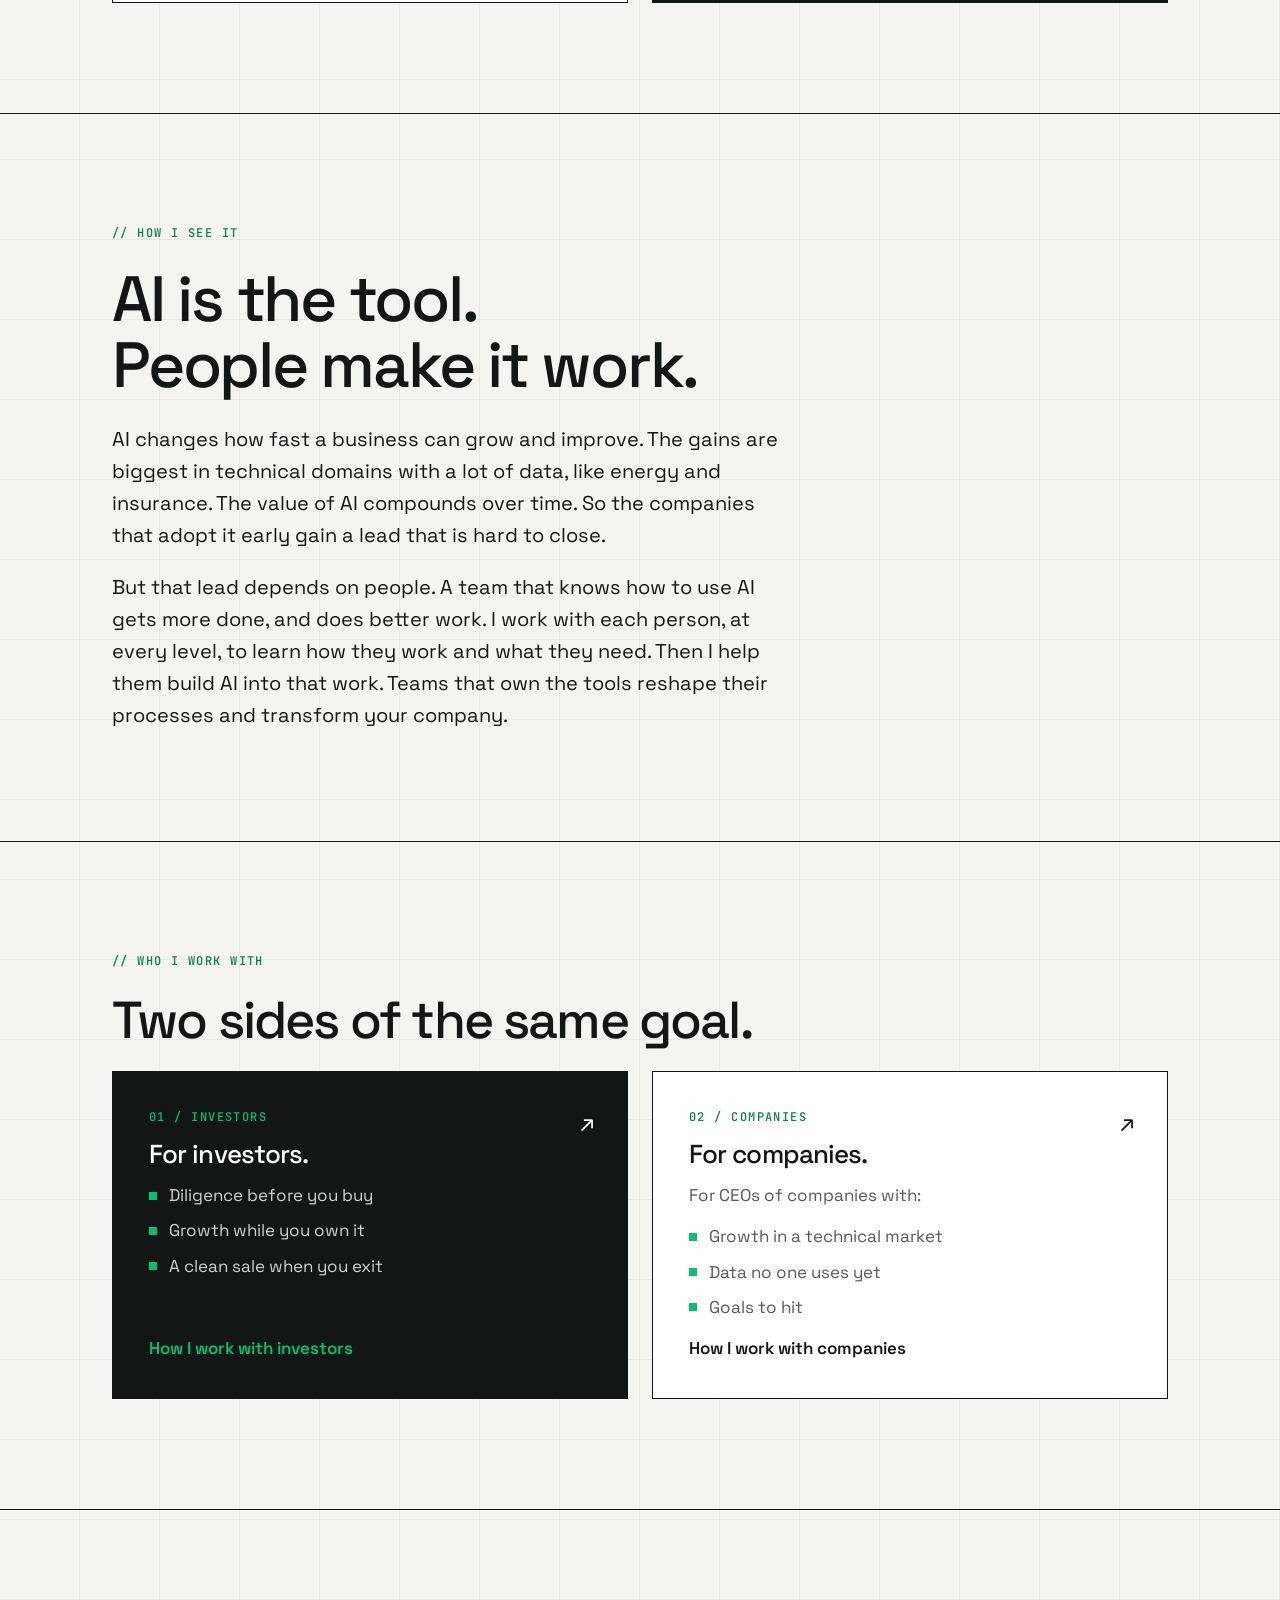
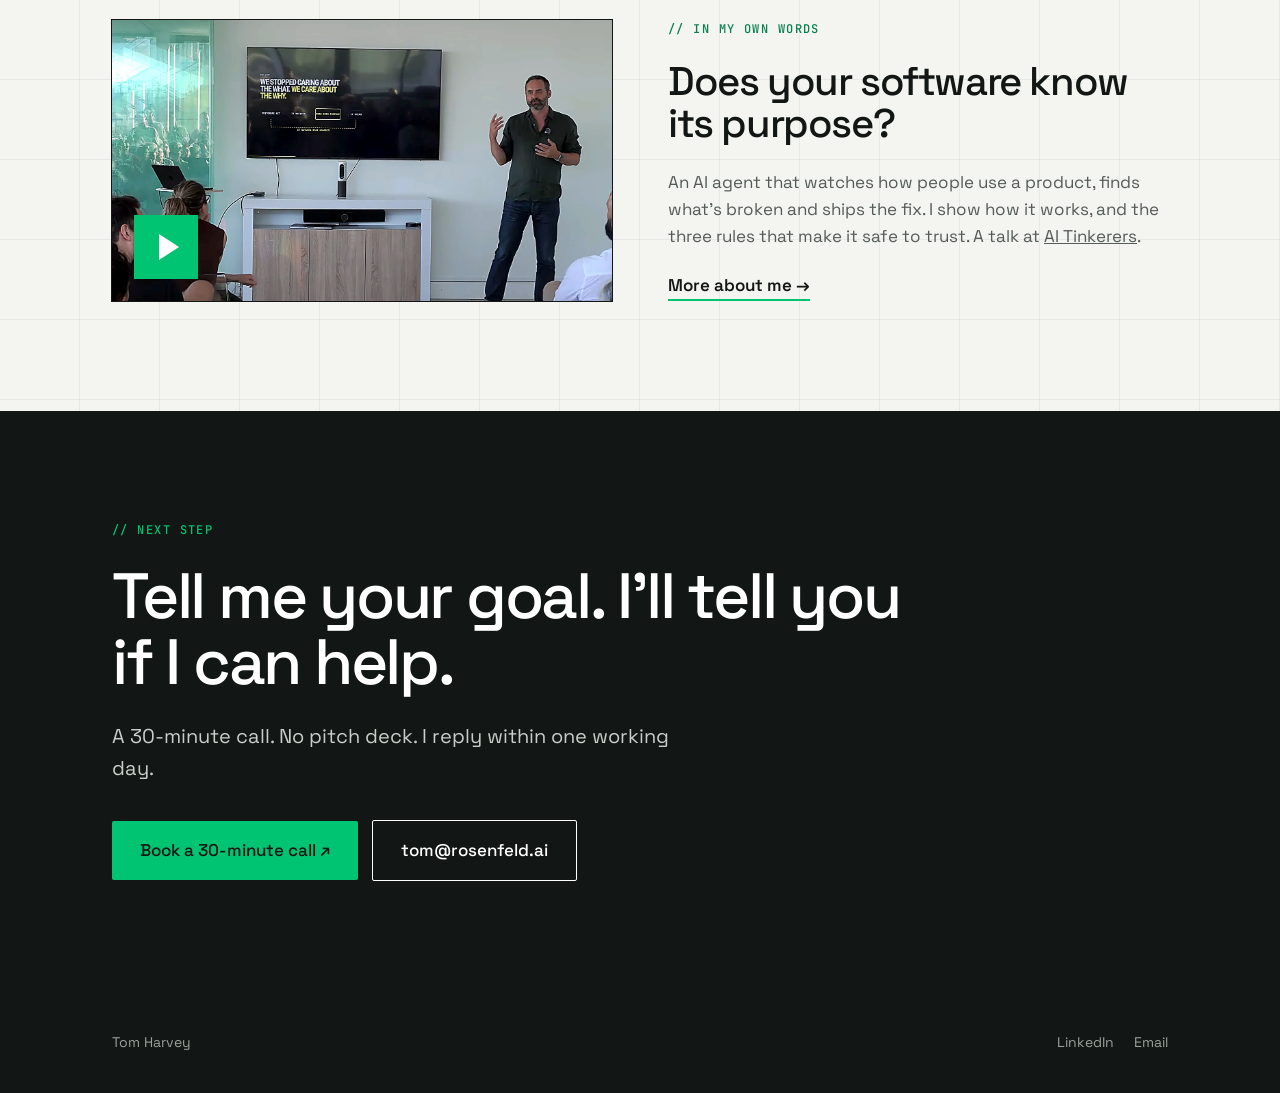
==== commit 73f8d0bc: "feat: audience cards as three bullets each Co-Authored-By: Claude Opus 5.5 <noreply@anthropic.com> C" ====
--- a/index.html
+++ b/index.html
@@ -31,8 +31,8 @@
 <section class="band" id="who"><div class="wrap">
 <span class="mono label">Who I work with</span><h2 class="rv">Two sides of the same goal.</h2>
 <div class="cards rv">
-<a class="card ink" href="investors.html"><span class="mono">01 / Investors</span><h3>For investors.</h3><p>Diligence before you buy. Growth while you own it. A clean sale when you exit.</p><span class="out">How I work with investors</span><span class="go">↗</span></a>
-<a class="card" href="companies.html"><span class="mono">02 / Companies</span><h3>For companies.</h3><p>For CEOs of growing companies in technical markets, with data no one uses and goals to hit.</p><span class="out">How I work with companies</span><span class="go">↗</span></a>
+<a class="card ink" href="investors.html"><span class="mono">01 / Investors</span><h3>For investors.</h3><ul class="ticks"><li>Diligence before you buy</li><li>Growth while you own it</li><li>A clean sale when you exit</li></ul><span class="out">How I work with investors</span><span class="go">↗</span></a>
+<a class="card" href="companies.html"><span class="mono">02 / Companies</span><h3>For companies.</h3><p>For CEOs of companies with:</p><ul class="ticks"><li>Growth in a technical market</li><li>Data no one uses yet</li><li>Goals to hit</li></ul><span class="out">How I work with companies</span><span class="go">↗</span></a>
 </div></div></section>
 
 <section class="band sky"><div class="wrap split">
--- a/style.css
+++ b/style.css
@@ -99,3 +99,8 @@
 .video:before{content:"";position:absolute}
 .video[data-yt]{justify-content:flex-end;align-items:flex-start;padding:22px}
 
+.video.playing{padding:0;display:block}
+.ticks{list-style:none;margin:0;padding:0;display:flex;flex-direction:column;gap:8px;color:var(--muted)}
+.ticks li{position:relative;padding-left:20px}
+.ticks li:before{content:"";position:absolute;left:0;top:.55em;width:8px;height:8px;background:var(--accent)}
+.ink .ticks{color:#cdd4cc}
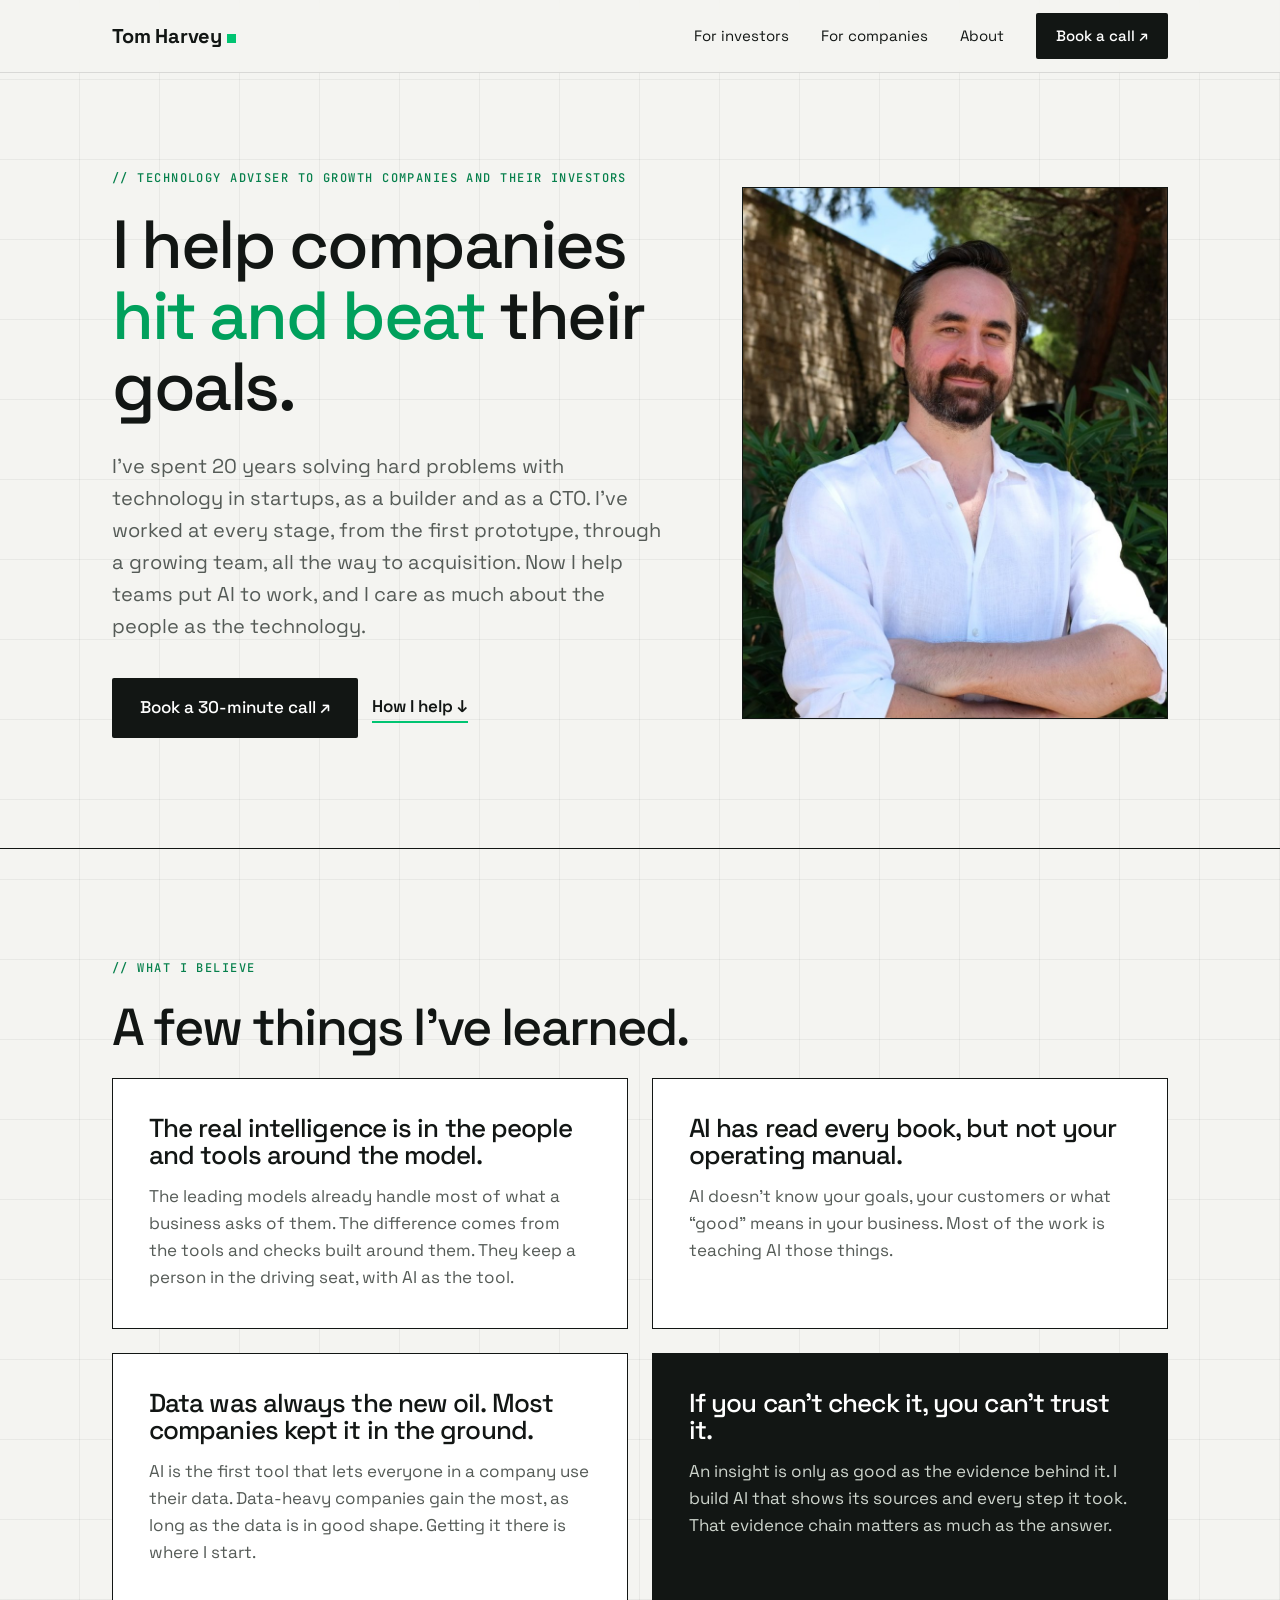
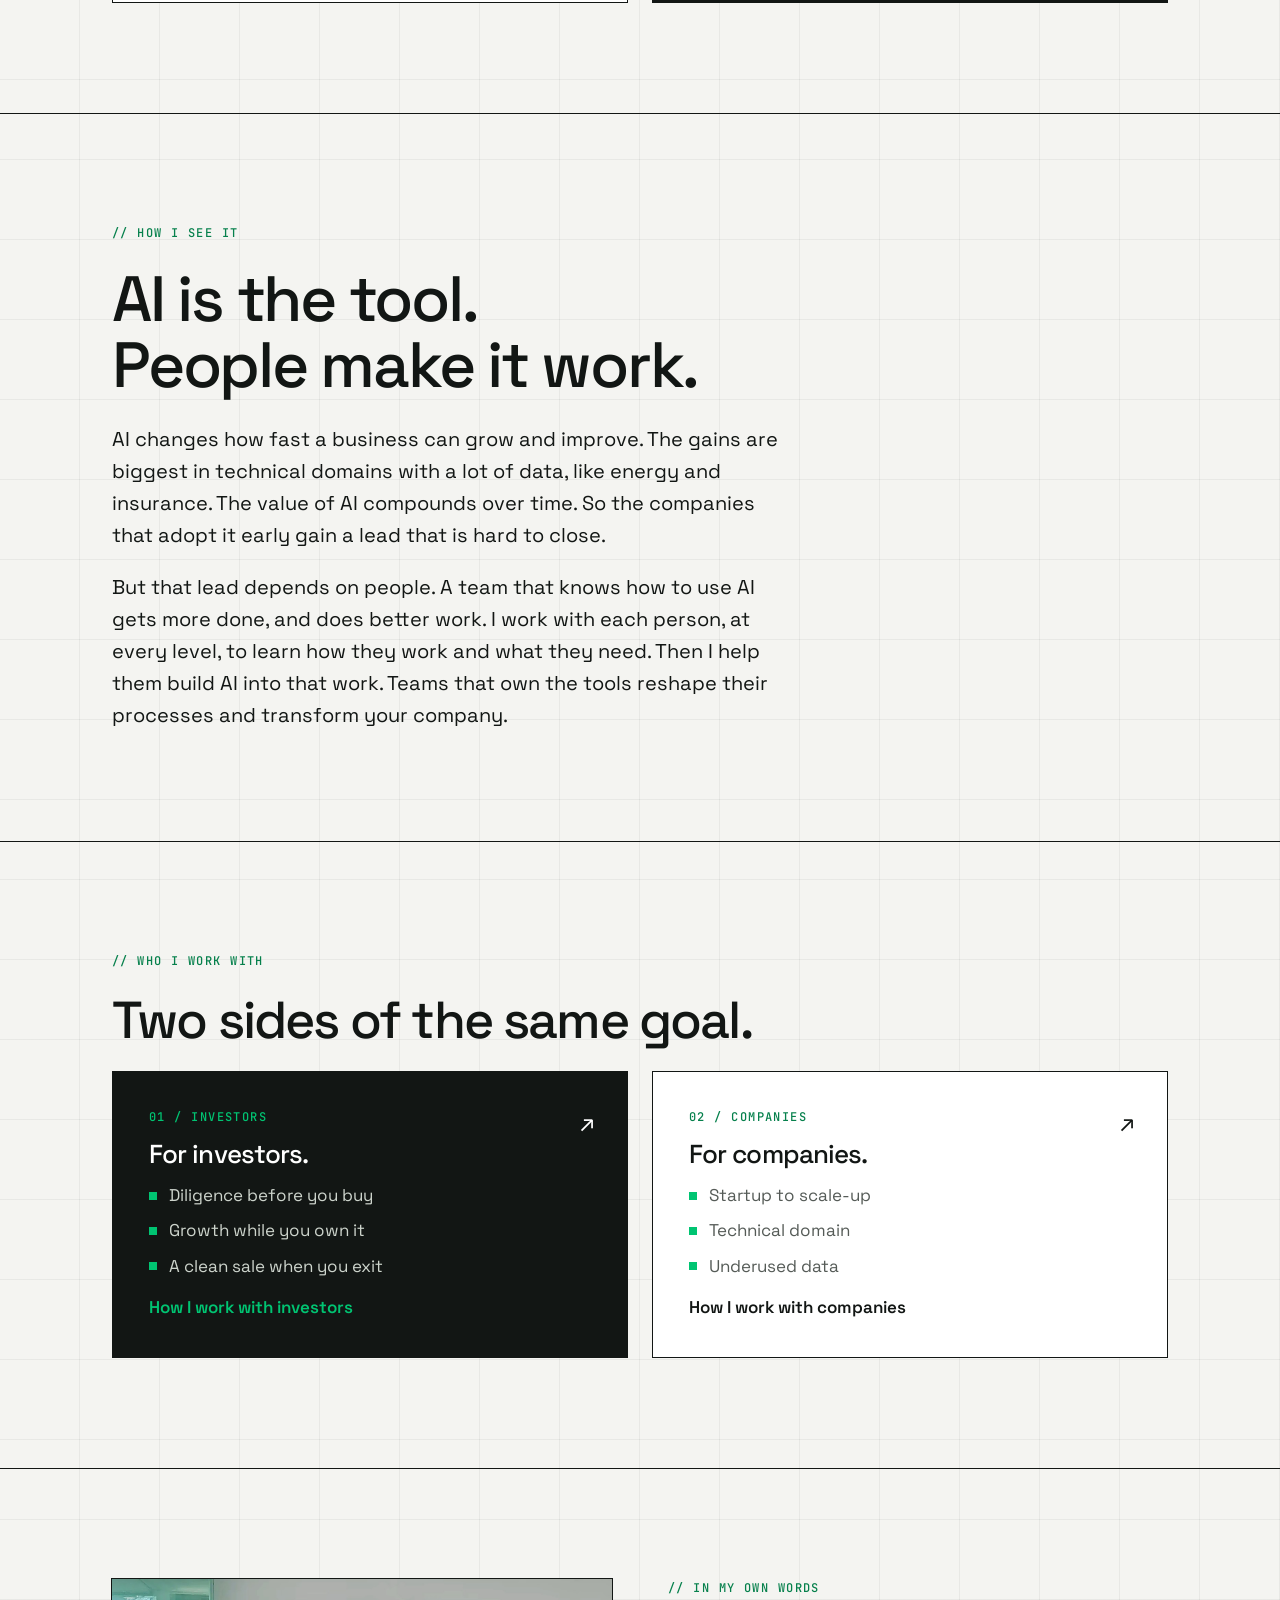
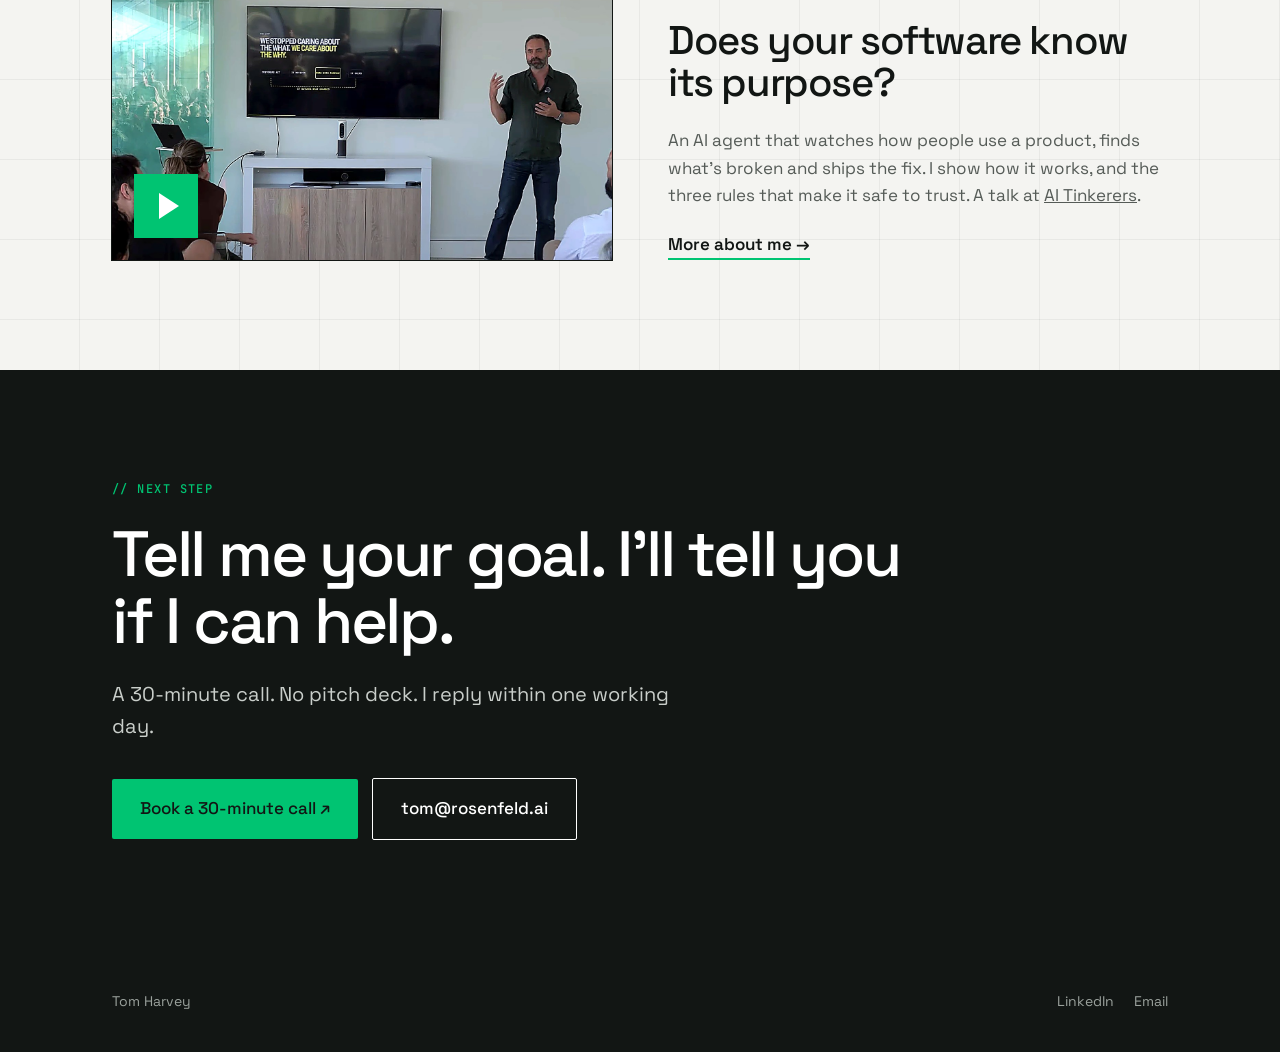
==== commit 79957b6c: "fix: company bullets and card alignment Co-Authored-By: Claude Opus 5.5 <noreply@anthropic.com> Clau" ====
--- a/index.html
+++ b/index.html
@@ -32,7 +32,7 @@
 <span class="mono label">Who I work with</span><h2 class="rv">Two sides of the same goal.</h2>
 <div class="cards rv">
 <a class="card ink" href="investors.html"><span class="mono">01 / Investors</span><h3>For investors.</h3><ul class="ticks"><li>Diligence before you buy</li><li>Growth while you own it</li><li>A clean sale when you exit</li></ul><span class="out">How I work with investors</span><span class="go">↗</span></a>
-<a class="card" href="companies.html"><span class="mono">02 / Companies</span><h3>For companies.</h3><p>For CEOs of companies with:</p><ul class="ticks"><li>Growth in a technical market</li><li>Data no one uses yet</li><li>Goals to hit</li></ul><span class="out">How I work with companies</span><span class="go">↗</span></a>
+<a class="card" href="companies.html"><span class="mono">02 / Companies</span><h3>For companies.</h3><ul class="ticks"><li>Startup to scale-up</li><li>Technical domain</li><li>Underused data</li></ul><span class="out">How I work with companies</span><span class="go">↗</span></a>
 </div></div></section>
 
 <section class="band sky"><div class="wrap split">
--- a/style.css
+++ b/style.css
@@ -99,8 +99,12 @@
 .video:before{content:"";position:absolute}
 .video[data-yt]{justify-content:flex-end;align-items:flex-start;padding:22px}
 
-.video.playing{padding:0;display:block}
 .ticks{list-style:none;margin:0;padding:0;display:flex;flex-direction:column;gap:8px;color:var(--muted)}
 .ticks li{position:relative;padding-left:20px}
 .ticks li:before{content:"";position:absolute;left:0;top:.55em;width:8px;height:8px;background:var(--accent)}
 .ink .ticks{color:#cdd4cc}
+.modal{position:fixed;inset:0;z-index:100;background:rgba(18,22,20,.88);display:flex;align-items:center;justify-content:center;padding:24px}
+.modal-box{position:relative;width:min(1200px,100%,calc((100vh - 120px)*16/9));aspect-ratio:16/9;background:#000;outline:1px solid var(--accent)}
+.modal-box iframe{width:100%;height:100%;border:0;display:block}
+.modal-x{position:absolute;top:-48px;right:0;width:40px;height:40px;border:1px solid #fff;background:transparent;color:#fff;font:500 24px/1 "JetBrains Mono",monospace;cursor:pointer}
+.modal-x:hover{background:var(--accent);border-color:var(--accent);color:var(--ink)}
